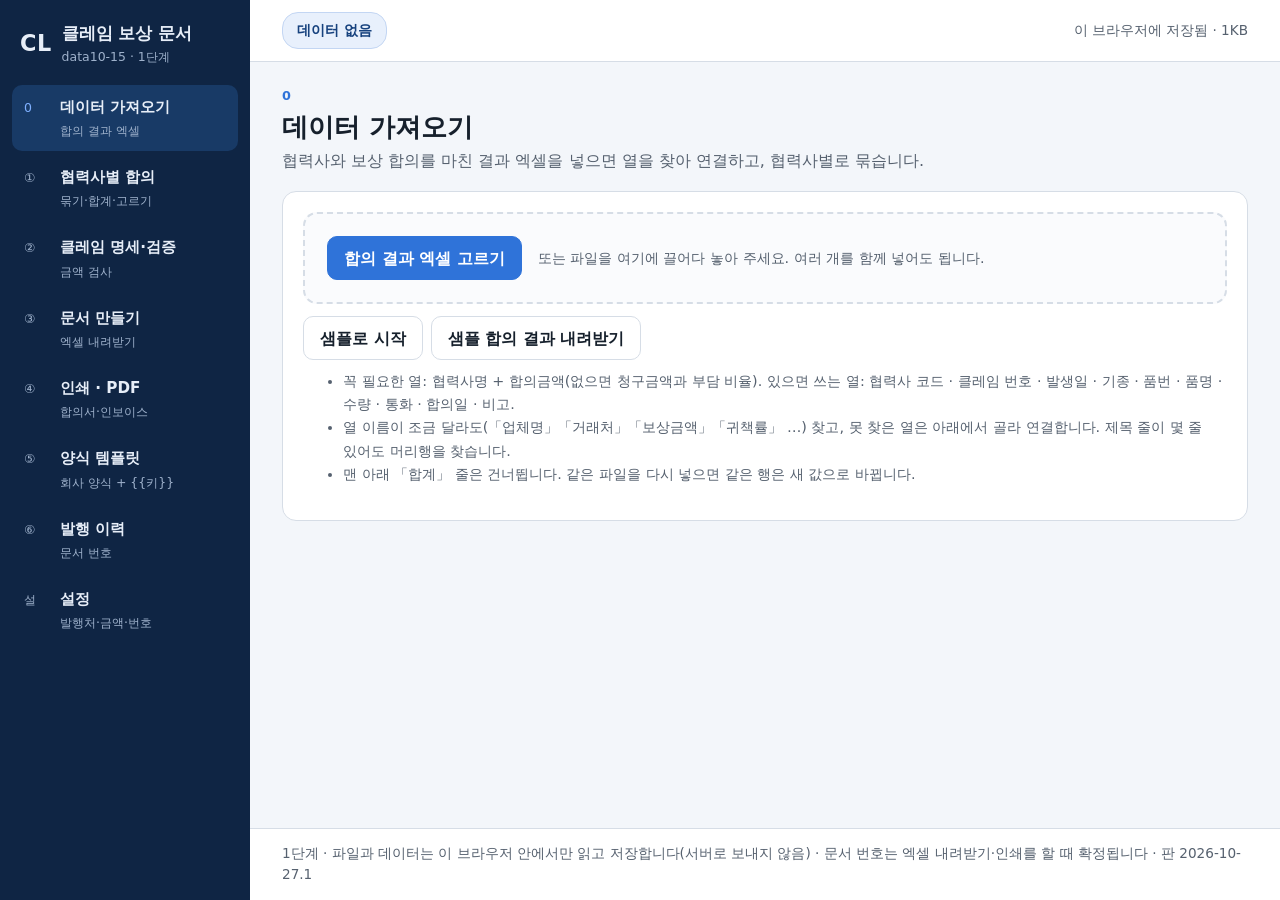
==== index.html @ 88d6f9be "data10-15 임시 배포 Co-Authored-By: Claude Opus 5.5 <noreply@anthropic.com>" ====
<!doctype html>
<html lang="ko">
<head>
  <meta charset="utf-8">
  <meta name="viewport" content="width=device-width, initial-scale=1">
  <title>클레임 보상 문서 — 1단계</title>
  <meta name="description" content="협력사와 합의를 마친 클레임 보상 결과 엑셀을 올리면 협력사별로 묶어 금액을 검증하고, 회사 양식(엑셀)의 {{키}} 칸을 채워 합의서와 인보이스를 엑셀·PDF(인쇄)로 만드는 브라우저 도구(1단계)">
  <meta name="robots" content="noindex">
  <!-- fresh-guard v3 (2026-10-21) — 배포 직후에도 강력 새로고침 없이 새 화면을 보이게 한다.
       GitHub Pages 는 HTML 을 max-age=600 으로 준다. 브라우저도, GitHub 앞단 캐시(Fastly)도 그동안 옛 HTML 을 줄 수 있다
       (Cloudflare 는 HTML 을 캐시하지 않는다 — cf-cache-status: DYNAMIC 실측).
       여기서 하는 일: 지금 화면의 Last-Modified(document.lastModified)와 서버의 최신 값(HEAD)을 비교해,
       서버 쪽이 새로우면 「?_fg=<판>」을 붙인 주소로 한 번 옮겨 간다. 질의가 붙은 주소는 브라우저 캐시에도 Fastly 캐시에도
       없어 반드시 새 판이 온다(실측 x-cache: MISS). 붙은 _fg 는 새 화면이 뜨자마자 주소창에서 지운다. 같은 판으로 두 번 돌지 않는다.
       v2: 열 때만이 아니라 앱 안 메뉴 이동(pushState·hashchange·popstate) 때도 15초에 한 번까지 다시 잰다(열어 둔 탭).
       v3: location.reload() 대신 질의 붙은 주소로 — reload 가 Fastly 에 남은 옛 판을 다시 받아 멈추던 것(10-21 build-data 강의안).
       탭 전환·포커스로는 옮기지 않는다(입력 유실). ETag 는 Cloudflare 가 지워서 쓸 수 없다. 원본: dreamit-1000/scripts/fresh-guard/guard.html -->
  <script>(function(){try{var L=location,P='_fg',h=window.history,q=L.search;if(/[?&]_fg=/.test(q)&&h&&h.replaceState){q=q.replace(/([?&])_fg=[^&]*&?/,'$1').replace(/[?&]$/,'');h.replaceState(h.state,'',L.pathname+q+L.hash);}var d=Date.parse(document.lastModified),u=L.pathname+L.search,k='__fresh_guard',t=0;if(!d||!window.fetch||!window.sessionStorage)return;var g=function(s,v){return s+(s.indexOf('?')<0?'?':'&')+P+'='+v;};var c=function(){var n=Date.now();if(n-t<15000)return;t=n;fetch(g(u,n),{method:'HEAD',cache:'no-store'}).then(function(r){var lm=r.headers.get('last-modified'),f=lm&&Date.parse(lm);if(!f||f<=d+1000)return;if(sessionStorage.getItem(k)===lm)return;sessionStorage.setItem(k,lm);L.replace(g(L.pathname+L.search,f)+L.hash);})['catch'](function(){});};c();var p=h&&h.pushState;if(p)h.pushState=function(){var x=p.apply(this,arguments);c();return x;};addEventListener('hashchange',c);addEventListener('popstate',c);}catch(e){}})();</script>
  <link rel="stylesheet" href="css/style.css?v=2026-10-27.1">
</head>
<body>
  <a class="skip" href="#main">본문으로 건너뛰기</a>
  <div class="shell">
    <aside class="side" aria-label="주 메뉴">
      <a class="brand" href="#/groups">
        <span class="brand-mark" aria-hidden="true">CL</span>
        <span class="brand-text">
          <span class="brand-name">클레임 보상 문서</span>
          <span class="brand-sub">data10-15 · 1단계</span>
        </span>
      </a>
      <nav class="nav" id="nav"></nav>
    </aside>

    <div class="body">
      <header class="topbar">
        <a class="scope-chip" id="dataChip" href="#/groups"></a>
        <span class="topbar-note" id="storeNote"></span>
      </header>
      <div id="sampleBanner" class="sample-banner" hidden></div>
      <main id="main" class="main" tabindex="-1"></main>
      <footer class="site-footer">
        1단계 · 파일과 데이터는 이 브라우저 안에서만 읽고 저장합니다(서버로 보내지 않음) · 문서 번호는 엑셀 내려받기·인쇄를 할 때 확정됩니다
      </footer>
    </div>
  </div>

  <div id="toast" class="toast" role="status" aria-live="polite" hidden></div>

  <!-- 로컬 파일(file://)로 열어도 돌도록 module 이 아닌 일반 스크립트로 불러옵니다 -->
  <script src="vendor/xlsx.full.min.js?v=2026-10-27.1"></script>
  <script src="js/logic.js?v=2026-10-27.1"></script>
  <script src="js/xlsx-template.js?v=2026-10-27.1"></script>
  <script src="js/builtin-templates.js?v=2026-10-27.1"></script>
  <script src="js/sample-data.js?v=2026-10-27.1"></script>
  <script src="js/store.js?v=2026-10-27.1"></script>
  <script src="js/app.js?v=2026-10-27.1"></script>
</body>
</html>
---- css/style.css ----
/* 클레임 보상 합의서·인보이스 — 1단계 화면 스타일
   뼈대(짙은 남색 사이드바 + 밝은 본문)와 부품은 data10-11·data10-12 에서 가져왔습니다.
   360px 까지 반응형, 좁은 화면에서는 사이드바가 위쪽 메뉴로 바뀝니다. 그래프 색은 --series-* 변수. */
:root {
  --container-pad: 16px;
  --bg: #f3f6fa;
  --surface: #ffffff;
  --text: #16202c;
  --muted: #56616f;
  --line: #d6dde6;
  --primary: #2f73d9;
  --primary-dark: #215cb4;
  --primary-soft: #e8f0fc;
  --on-primary: #ffffff;
  --side: #0f2544;
  --side-2: #183a66;
  --on-side: #e7eef8;
  --on-side-muted: #9fb2cc;
  --danger: #b3261e;
  --warn-bg: #fff4d6;
  --ok: #1b6e3a;
  --fact: #1b6e3a;
  --obs: #8a4b00;
  --radius: 10px;
  --series-1: #2a78d6;    /* 준비 */
  --series-2: #eb6834;    /* 기관 심사 */
  --series-3: #1baf7a;    /* 발급 처리 */
  --series-4: #8c5cd1;    /* 피드백 대응 */
  --series-plan: #9aa7b8; /* 여유·중립 회색 */
  --caution-bg: #fff4d6;
  --caution: #6b4d00;
}
@media (min-width: 640px) { :root { --container-pad: 24px; } }
@media (min-width: 1024px) { :root { --container-pad: 32px; } }

*, *::before, *::after { box-sizing: border-box; }
html { -webkit-text-size-adjust: 100%; }
body {
  margin: 0;
  background: var(--bg);
  color: var(--text);
  font-family: "Pretendard", "Apple SD Gothic Neo", "Malgun Gothic", "Noto Sans KR", system-ui, sans-serif;
  font-size: 16px;
  line-height: 1.6;
  word-break: keep-all;
  overflow-wrap: break-word;
}
button, input, select, textarea { font: inherit; color: inherit; }
input[type="file"] { max-width: 100%; }
img { max-width: 100%; display: block; }
h1, h2, h3 { line-height: 1.3; margin: 0 0 .5em; }
h1 { font-size: 1.6rem; }
h2 { font-size: 1.2rem; }
h3 { font-size: 1.05rem; }
p { margin: 0 0 .75em; }
a { color: var(--primary); }
.sr { position: absolute; width: 1px; height: 1px; overflow: hidden; clip: rect(0 0 0 0); white-space: nowrap; }
.skip { position: absolute; left: -999px; }
.skip:focus { left: 8px; top: 8px; background: #fff; padding: 8px; z-index: 50; }
[hidden] { display: none !important; }

/* ── 뼈대: 사이드바 + 본문 ─────────────────── */
.shell { display: grid; grid-template-columns: 250px minmax(0, 1fr); min-height: 100vh; }
.side { background: var(--side); color: var(--on-side); padding: 20px 12px; position: sticky; top: 0; height: 100vh; overflow-y: auto; }
.brand { display: flex; align-items: center; gap: 10px; text-decoration: none; color: var(--on-side); padding: 0 8px 18px; }
.brand-mark { font-weight: 800; font-size: 1.4rem; letter-spacing: .02em; }
.brand-text { display: flex; flex-direction: column; min-width: 0; }
.brand-name { font-weight: 800; font-size: 1.05rem; }
.brand-sub { font-size: .78rem; color: var(--on-side-muted); }
.nav { display: flex; flex-direction: column; gap: 4px; }
.nav a {
  display: grid; grid-template-columns: 28px minmax(0, 1fr); gap: 2px 8px; align-items: baseline;
  padding: 10px 12px; border-radius: var(--radius); color: var(--on-side); text-decoration: none;
}
.nav a .no { font-size: .78rem; color: var(--on-side-muted); }
.nav a .t { font-weight: 700; font-size: .95rem; }
.nav a .s { grid-column: 2; font-size: .78rem; color: var(--on-side-muted); }
.nav a:hover { background: rgba(255, 255, 255, .06); }
.nav a[aria-current="page"] { background: var(--side-2); }
.nav a[aria-current="page"] .no { color: #7fb0ff; }

.body { min-width: 0; display: flex; flex-direction: column; }
.topbar {
  display: flex; flex-wrap: wrap; align-items: center; gap: 8px 16px;
  padding: 12px var(--container-pad); background: var(--surface); border-bottom: 1px solid var(--line);
  position: sticky; top: 0; z-index: 10;
}
.scope-chip {
  display: inline-flex; flex-wrap: wrap; gap: 2px 8px; align-items: center; min-width: 0; max-width: 100%;
  padding: 6px 14px; border-radius: 16px; background: var(--primary-soft); border: 1px solid #c3d6f3;
  color: #17427e; font-weight: 700; font-size: .9rem; text-decoration: none;
}
.scope-chip .dim { font-weight: 500; color: var(--muted); }
.topbar-note { margin-left: auto; font-size: .85rem; color: var(--muted); }
.sample-banner { background: var(--warn-bg); border-bottom: 1px solid #e8cf85; color: #5a4400; font-size: .92rem; padding: 8px var(--container-pad); }
.main { padding: 24px var(--container-pad) 48px; width: 100%; max-width: calc(1280px + 2 * var(--container-pad)); }
.main:focus { outline: none; }
.site-footer { margin-top: auto; border-top: 1px solid var(--line); background: var(--surface); color: var(--muted); font-size: .85rem; padding: 14px var(--container-pad); }

@media (max-width: 1023px) {
  .shell { grid-template-columns: minmax(0, 1fr); }
  .side { position: static; height: auto; padding: 12px var(--container-pad); }
  .brand { padding: 0 0 10px; }
  .nav { flex-direction: row; flex-wrap: wrap; gap: 4px; }
  .nav a { display: inline-flex; gap: 6px; padding: 6px 10px; }
  .nav a .s { display: none; }
  .topbar { position: static; }
}

/* ── 공통 부품 ─────────────────────────── */
.stage { font-size: .8rem; font-weight: 800; color: var(--primary); letter-spacing: .04em; margin-bottom: 4px; }
.page-head { display: flex; flex-wrap: wrap; align-items: flex-end; gap: 8px 16px; margin-bottom: 18px; }
.page-head .titles { margin-right: auto; min-width: 0; }
.page-head h1 { margin: 0; }
.page-head .lead { color: var(--muted); margin: 4px 0 0; }
.card { background: var(--surface); border: 1px solid var(--line); border-radius: 14px; padding: 20px; margin-bottom: 20px; min-width: 0; }
.card > h2 { font-size: 1.05rem; }
.note { color: var(--muted); font-size: .9rem; }
.grid-2 { display: grid; grid-template-columns: repeat(2, minmax(0, 1fr)); gap: 20px; }
@media (max-width: 900px) { .grid-2 { grid-template-columns: minmax(0, 1fr); } }

.btn {
  display: inline-flex; align-items: center; justify-content: center; gap: 8px;
  min-height: 44px; padding: 8px 16px; border-radius: var(--radius);
  border: 1px solid var(--line); background: var(--surface); cursor: pointer; font-weight: 700; text-decoration: none; color: var(--text);
}
.btn:hover { border-color: var(--primary); }
.btn:disabled { opacity: .5; cursor: not-allowed; }
.btn-primary { background: var(--primary); color: var(--on-primary); border-color: var(--primary); }
.btn-primary:hover { background: var(--primary-dark); }
.btn-danger { color: var(--danger); border-color: var(--danger); }
.btn-sm { min-height: 36px; padding: 4px 12px; font-size: .9rem; }
.btn-big { min-height: 52px; font-size: 1.05rem; padding: 12px 28px; }
.btn-row { display: flex; flex-wrap: wrap; gap: 8px; }

/* 양식 */
.form-grid { display: grid; grid-template-columns: repeat(3, minmax(0, 1fr)); gap: 14px 18px; }
.form-grid .span-all { grid-column: 1 / -1; }
@media (max-width: 1100px) { .form-grid { grid-template-columns: repeat(2, minmax(0, 1fr)); } }
@media (max-width: 560px) { .form-grid { grid-template-columns: minmax(0, 1fr); } }
.field { display: flex; flex-direction: column; gap: 4px; min-width: 0; }
.field > span { font-weight: 700; font-size: .9rem; }
.field > span .req { color: var(--danger); margin-left: 4px; }
.field input, .field select, .field textarea {
  width: 100%; min-height: 44px; padding: 8px 10px; border: 1px solid var(--line); border-radius: var(--radius); background: var(--surface);
}
.field textarea { min-height: 80px; resize: vertical; }
.field .hint { font-size: .82rem; color: var(--muted); }
.field .err { color: var(--danger); font-size: .88rem; }
.field.invalid input, .field.invalid select, .field.invalid textarea { border-color: var(--danger); }
fieldset.block { border: 1px solid var(--line); border-radius: 14px; padding: 16px 18px 18px; margin: 0 0 18px; background: var(--surface); min-width: 0; }
fieldset.block legend { font-weight: 800; padding: 0 6px; }
details.block { border: 1px solid var(--line); border-radius: 14px; padding: 8px 18px; margin: 0 0 10px; background: var(--surface); min-width: 0; }
details.block[open] { padding-bottom: 16px; }
details.block > summary { font-weight: 800; overflow-wrap: anywhere; }
.view-toggle { display: inline-flex; border: 1px solid var(--line); border-radius: 10px; overflow: hidden; }
.view-toggle button { border: 0; background: var(--surface); padding: 6px 14px; font: inherit; cursor: pointer; min-height: 36px; }
.view-toggle button[aria-pressed="true"] { background: var(--primary); color: #fff; font-weight: 700; }
table.list.pivot td.label { white-space: nowrap; }
table.list.alias td:first-child { font-weight: 700; }
.kind { display: inline-block; font-size: .75rem; font-weight: 800; padding: 1px 8px; border-radius: 999px; margin-left: 6px; vertical-align: middle; }
.kind.fact { background: #e3f3e8; color: var(--fact); }
.kind.obs { background: #fdf0dc; color: var(--obs); }
.kind.meta { background: #eef1f5; color: var(--muted); }
.submit-bar { display: flex; justify-content: flex-end; gap: 8px; flex-wrap: wrap; position: sticky; bottom: 0; background: var(--bg); padding: 12px 0; }

/* 표 */
.table-wrap { overflow-x: auto; border: 1px solid var(--line); border-radius: var(--radius); background: var(--surface); }
table.list { width: 100%; border-collapse: collapse; font-size: .92rem; }
table.list th, table.list td { padding: 8px 10px; border-bottom: 1px solid var(--line); text-align: left; vertical-align: top; }
table.list th { background: #eef2f7; white-space: nowrap; }
table.list td.num, table.list th.num { text-align: right; white-space: nowrap; }
table.list td.zero { color: #a3adba; }
table.list tr.differs td { background: #fffaf0; }
table.list td.blk { color: var(--muted); font-size: .82rem; white-space: nowrap; }
.heat-1 { background: #eef4fd; } .heat-2 { background: #d9e7fb; } .heat-3 { background: #bcd4f7; }

/* 통계 타일 */
.tiles { display: grid; grid-template-columns: repeat(4, minmax(0, 1fr)); gap: 12px; margin-bottom: 20px; }
@media (max-width: 900px) { .tiles { grid-template-columns: repeat(2, minmax(0, 1fr)); } }
.tile { background: var(--surface); border: 1px solid var(--line); border-radius: 14px; padding: 14px 16px; min-width: 0; }
.tile .k { font-size: .85rem; color: var(--muted); }
.tile .v { font-size: 1.6rem; font-weight: 800; }

/* 가져오기 */
.map-grid { display: grid; grid-template-columns: repeat(auto-fill, minmax(260px, 1fr)); gap: 10px 16px; }
.map-row { display: flex; flex-direction: column; gap: 4px; min-width: 0; border: 1px solid var(--line); border-radius: 10px; padding: 8px 10px; background: #fafbfd; }
.map-row .col { font-weight: 800; }
.map-row .ex { font-size: .8rem; color: var(--muted); overflow: hidden; text-overflow: ellipsis; white-space: nowrap; }
.map-row select { min-height: 38px; border: 1px solid var(--line); border-radius: 8px; padding: 4px 8px; background: #fff; width: 100%; }

.alert { padding: 10px 14px; border-radius: var(--radius); margin: 10px 0; }
.alert.warn { background: #fdecea; color: #7a1c14; }
.alert.info { background: #eaf1fa; color: #123a66; }
.empty { text-align: center; padding: 40px 16px; color: var(--muted); }

/* 대화상자·알림 */
.dialog { border: none; border-radius: 12px; padding: 0; width: min(640px, calc(100vw - 32px)); max-height: calc(100vh - 32px); }
.dialog::backdrop { background: rgba(0, 0, 0, .45); }
.dialog-body { padding: 20px; }
.dialog-actions { display: flex; justify-content: flex-end; gap: 8px; margin-top: 16px; flex-wrap: wrap; }
.toast { position: fixed; left: 50%; bottom: 24px; transform: translateX(-50%); background: #1b2430; color: #fff; padding: 12px 18px; border-radius: var(--radius); z-index: 100; max-width: calc(100vw - 32px); }
.toast.error { background: var(--danger); }


/* ── data09-25 · data10-11 에서 이어 온 부품 ─────────── */
.filters { display: grid; grid-template-columns: repeat(auto-fit, minmax(min(100%, 200px), 1fr)); gap: 12px 16px; align-items: end; }
.filters .span-all { grid-column: 1 / -1; margin: 0; }
h2.sec { font-size: 1.15rem; margin: 4px 0 12px; }
.tile .v { font-size: 1.35rem; }
.map-row.missing { border-color: var(--danger); background: #fdf3f2; }
.map-row .req { color: var(--danger); font-size: .78rem; }
details > summary { cursor: pointer; font-weight: 700; padding: 6px 0; min-height: 32px; }
details.warn-list ul { max-height: 240px; overflow: auto; font-size: .88rem; }
details.card.rules > summary { font-weight: 700; }
.charts { display: grid; grid-template-columns: repeat(2, minmax(0, 1fr)); gap: 16px; margin-bottom: 16px; }
@media (max-width: 900px) { .charts { grid-template-columns: minmax(0, 1fr); } }
.fig { margin: 0; border: 1px solid var(--line); border-radius: var(--radius); padding: 10px 12px; min-width: 0; background: var(--surface); }
.fig figcaption { font-weight: 800; font-size: .92rem; }
svg.chart { width: 100%; height: auto; display: block; }
svg.chart .grid { stroke: #e6eaf0; stroke-width: 1; }
svg.chart .axis { stroke: #b9c2ce; stroke-width: 1; }
svg.chart .tick { fill: var(--muted); font-size: 12px; }
svg.chart .ln { fill: none; stroke-width: 2; stroke-linejoin: round; }
svg.chart .dot { stroke: var(--surface); stroke-width: 2; }
.legend { display: flex; flex-wrap: wrap; gap: 4px 14px; font-size: .82rem; color: var(--muted); min-height: 4px; }
.legend .lg { display: inline-flex; align-items: center; gap: 6px; }
.legend i { width: 12px; height: 12px; border-radius: 3px; display: inline-block; }
table.list tr.sum td { background: #eef2f7; font-weight: 700; }
table.list tr.total td { background: #dfe7f2; }
table.list td.indent { padding-left: 22px; }
table.list.weekly td:last-child { min-width: 220px; }
table.list.items input[type="text"], table.list.items input:not([type]) { width: 100%; min-height: 36px; padding: 4px 6px; border: 1px solid var(--line); border-radius: 8px; }
table.list tr.excluded td { color: #8b95a3; }
.an-list { display: grid; gap: 10px; }
.an { border: 1px solid var(--line); border-left-width: 5px; border-radius: var(--radius); padding: 10px 14px; min-width: 0; }
.an.lv-bad { border-left-color: var(--danger); }
.an.lv-warn { border-left-color: #c98500; }
.an-top { display: flex; flex-wrap: wrap; align-items: center; gap: 4px 8px; }
.an-ev { margin: 6px 0 4px; font-weight: 600; }
.an .note { margin: 2px 0; }
.tag.caution { background: var(--caution-bg); color: var(--caution); }
.drop { display: flex; flex-wrap: wrap; align-items: center; gap: 10px 16px; padding: 22px; border: 2px dashed var(--line); border-radius: 14px; background: #fafbfd; margin-bottom: 12px; }
.drop.over { border-color: var(--primary); background: var(--primary-soft); }
.btn { position: relative; }
.btn input[type="file"] { position: absolute; width: 1px; height: 1px; overflow: hidden; clip: rect(0 0 0 0); }
.steps { margin: 8px 0 12px; padding-left: 22px; }
.mono { font-family: ui-monospace, Menlo, Consolas, monospace; font-size: .85rem; }
textarea { width: 100%; min-height: 120px; padding: 8px 10px; border: 1px solid var(--line); border-radius: var(--radius); background: var(--surface); resize: vertical; }
.paper { padding: 28px; }
.rp h1 { font-size: 1.4rem; }
.rp h2 { font-size: 1.1rem; margin-top: 18px; }
.rp .pre { white-space: pre-line; background: #fafbfd; border: 1px solid var(--line); border-radius: var(--radius); padding: 12px 14px; }
.ai-send { display: inline-flex; align-items: center; flex-wrap: wrap; gap: 4px; }
@media (max-width: 700px) { .paper { padding: 16px; } }

@media print {
  .side, .topbar, .site-footer, .sample-banner, .no-print, .toast, .filters { display: none !important; }
  .shell { display: block; }
  body { background: #fff; font-size: 10.5pt; }
  .main { padding: 0; max-width: none; }
  .card { border: none; padding: 0; }
  .table-wrap { overflow: visible; border: none; }
  table.list th, table.list td { padding: 3px 5px; }
}
.mask-box { border: 1px solid var(--line); border-radius: 12px; padding: 10px 14px; margin: 0 0 12px; background: #fafbfd; }
/* ── data10-11 에서 이어 온 부품(2) ─────────── */
.opt { position: relative; display: flex; gap: 10px; align-items: flex-start; padding: 10px 12px; border: 1px solid var(--line); border-radius: var(--radius); background: var(--surface); cursor: pointer; min-width: 0; }
.opt input { margin-top: 4px; flex: none; width: 18px; height: 18px; accent-color: var(--primary); }
.opt .t { font-weight: 700; display: block; }
.opt .s { font-size: .82rem; color: var(--muted); display: block; }
.tag { display: inline-block; font-size: .75rem; font-weight: 800; padding: 1px 8px; border-radius: 999px; background: #eef1f5; color: var(--muted); }
.tag.warn { background: #fdecea; color: #7a1c14; }
.tag.m4 { background: var(--primary-soft); color: #17427e; }
.dim-box { min-width: 0; }
.dim-box h3 { margin-top: 4px; }
.tabs { display: flex; flex-wrap: wrap; gap: 6px; margin-bottom: 12px; }
.tabs button { min-height: 40px; padding: 6px 14px; border: 1px solid var(--line); border-radius: 999px; background: var(--surface); cursor: pointer; font-weight: 700; }
.tabs button[aria-pressed="true"] { background: var(--primary); border-color: var(--primary); color: var(--on-primary); }
.inline-form { display: grid; grid-template-columns: repeat(auto-fit, minmax(min(100%, 160px), 1fr)); gap: 10px 14px; align-items: end; }
.st { display: inline-block; font-size: .78rem; font-weight: 800; padding: 2px 10px; border-radius: 999px; white-space: nowrap; border: 1px solid transparent; }

/* ── data10-15 추가: 판정 표시 · 문서 고르기 · 인쇄 양식(합의서·인보이스) ─────── */
.st-ok { background: #e3f3e8; color: #1b5e33; border-color: #b6dcc2; }
.st-warn { background: #fff1d6; color: #6b4300; border-color: #f0d08e; }
.st-bad { background: #fdecea; color: #8f1d15; border-color: #f2b8b2; }
.st-info { background: #e8f0fc; color: #17427e; border-color: #bcd2f3; }
.tiles.wide { grid-template-columns: repeat(auto-fit, minmax(min(100%, 170px), 1fr)); }
.tile.lv { border-left-width: 5px; }
.tile.lv.bad { border-left-color: #c0392b; }
.tile.lv.warn { border-left-color: #d08a00; }
.tile.lv.ok { border-left-color: #2e8b57; }
table.list tr.lv-bad td:first-child { box-shadow: inset 4px 0 0 #c0392b; }
table.list tr.lv-warn td:first-child { box-shadow: inset 4px 0 0 #d08a00; }
table.list tr.excluded td { color: #8b95a3; }
table.list td .sub { display: block; font-size: .8rem; color: var(--muted); }
table.list td.flags { min-width: 240px; font-size: .86rem; }
table.list td.flags div + div { margin-top: 2px; }
table.list td.flags .bad { color: #8f1d15; }
table.list td.flags .warn { color: #6b4300; }
table.list td.flags .info { color: #17427e; }
table.list input[type="checkbox"] { width: 18px; height: 18px; accent-color: var(--primary); }
table.list td.mono, .mono { font-family: ui-monospace, Menlo, Consolas, monospace; font-size: .85rem; }
.pick-grid { display: grid; grid-template-columns: repeat(auto-fill, minmax(min(100%, 260px), 1fr)); gap: 8px 12px; }
.key-list { display: grid; grid-template-columns: repeat(auto-fill, minmax(min(100%, 250px), 1fr)); gap: 6px 12px; }
.key-item { display: flex; align-items: center; gap: 8px; border: 1px solid var(--line); border-radius: 8px; padding: 4px 6px 4px 10px; background: #fafbfd; min-width: 0; }
.key-item code { font-family: ui-monospace, Menlo, Consolas, monospace; font-size: .85rem; font-weight: 700; color: #17427e; overflow-wrap: anywhere; }
.key-item .d { font-size: .78rem; color: var(--muted); flex: 1; min-width: 0; }
.key-item .btn { min-height: 32px; padding: 2px 10px; font-size: .82rem; }
.tpl-box { border: 1px solid var(--line); border-radius: 14px; padding: 14px 16px; min-width: 0; background: var(--surface); }
.tpl-box h3 { display: flex; flex-wrap: wrap; gap: 6px 10px; align-items: baseline; }

/* 인쇄 양식 — 화면에서는 A4 비율의 종이, 인쇄하면 한 문서가 한 쪽 */
.docs { display: grid; gap: 24px; }
.docs > * { min-width: 0; }
.doc { background: #fff; color: #111; border: 1px solid var(--line); border-radius: 6px; padding: 18mm 15mm; width: 100%; max-width: 210mm; margin: 0 auto; font-size: 10pt; line-height: 1.55; box-shadow: 0 1px 4px rgba(15, 37, 68, .08); }
.doc h1.doc-title { text-align: center; font-size: 19pt; letter-spacing: .15em; margin: 0 0 14px; }
.doc .doc-sub { text-align: center; color: #444; margin: -8px 0 14px; font-size: 9pt; }
.doc table { width: 100%; border-collapse: collapse; margin: 6px 0 10px; }
.doc th, .doc td { border: 1px solid #8a96a6; padding: 4px 6px; vertical-align: middle; }
.doc th { background: #eef2f7; font-weight: 700; white-space: nowrap; }
.doc td.n { text-align: right; white-space: nowrap; }
.doc td.c { text-align: center; white-space: nowrap; }
.doc tr.sum td { background: #eef2f7; font-weight: 700; }
.doc .amount { border: 2px solid #33475f; padding: 8px 12px; font-size: 12.5pt; font-weight: 800; margin: 10px 0 4px; }
.doc .amount small { display: block; font-size: 8.5pt; font-weight: 400; color: #444; margin-top: 2px; }
.doc h2 { font-size: 11pt; margin: 14px 0 4px; }
.doc ol.clauses { margin: 4px 0 8px; padding-left: 20px; }
.doc ol.clauses li { margin-bottom: 4px; }
.doc .date-line { text-align: center; margin: 18px 0; font-size: 11pt; }
.doc .signs { display: grid; grid-template-columns: repeat(2, minmax(0, 1fr)); gap: 16px; margin-top: 10px; }
.doc .sign { border-top: 1px solid #8a96a6; padding-top: 8px; min-width: 0; }
.doc .sign .who { font-weight: 800; font-size: 11pt; }
.doc .sign .seal { display: inline-block; width: 18mm; height: 18mm; border: 1px dashed #9aa5b3; border-radius: 50%; text-align: center; line-height: 18mm; color: #9aa5b3; margin-top: 6px; float: right; }
.doc .issuer { text-align: right; margin-top: 18px; }
.doc .muted { color: #555; font-size: 8.5pt; }
.doc-wrap { overflow-x: auto; }
.xl-sheet { background: #fff; border: 1px solid var(--line); border-radius: 6px; padding: 12px; overflow-x: auto; max-width: 100%; }
.xl-sheet table { border-collapse: collapse; font-size: 9pt; }
.xl-sheet td { border: 1px solid #c7ced8; padding: 2px 5px; white-space: nowrap; }
@media (max-width: 700px) {
  .doc { padding: 16px 12px; font-size: 9pt; }
  .doc .signs { grid-template-columns: minmax(0, 1fr); }
}
@media print {
  @page { size: A4; margin: 12mm; }
  .docs { display: block; }
  .doc { border: none; box-shadow: none; padding: 0; max-width: none; border-radius: 0; break-after: page; page-break-after: always; }
  .doc:last-child { break-after: auto; page-break-after: auto; }
  .doc-wrap { overflow: visible; }
  .xl-sheet { border: none; padding: 0; break-after: page; }
}
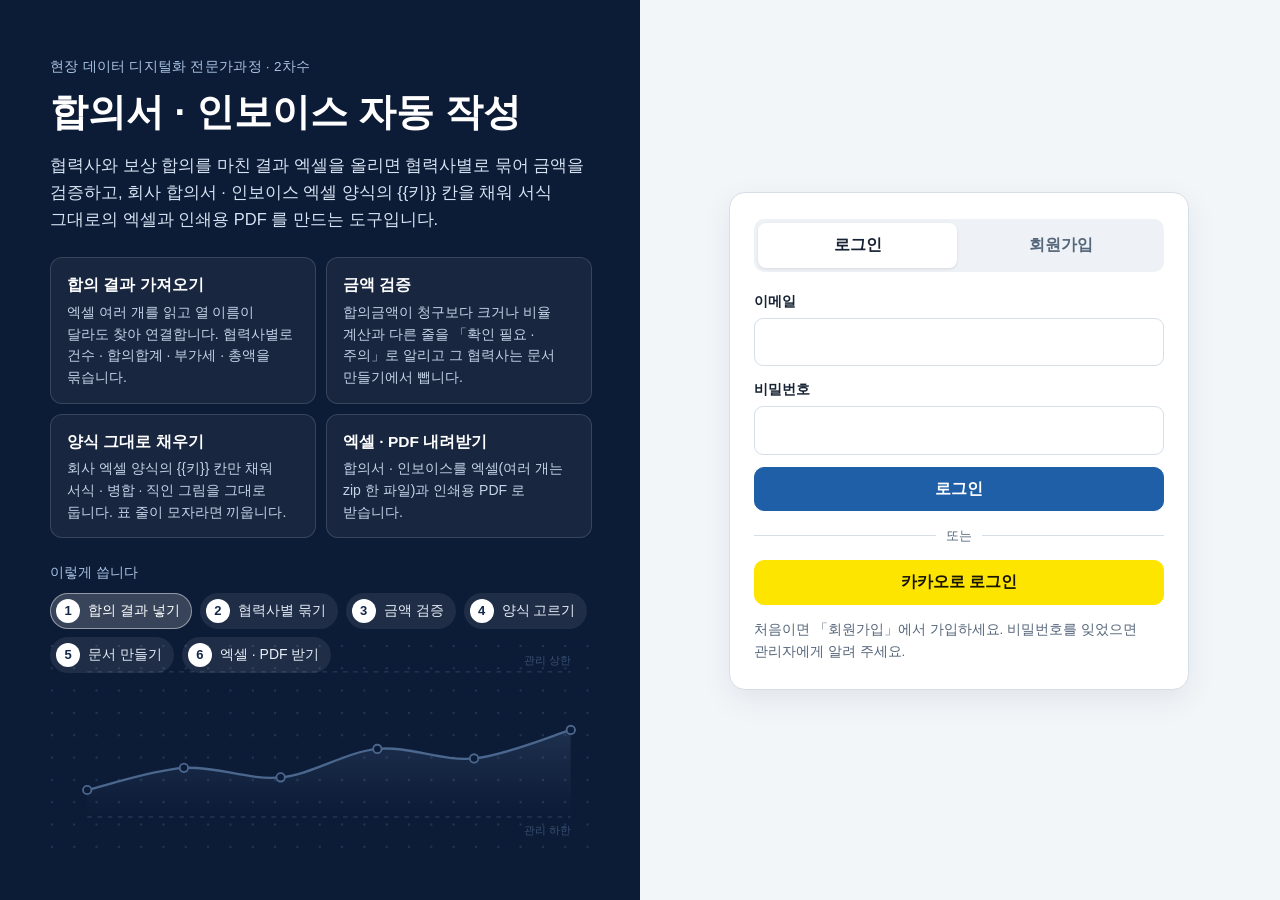
==== commit 2abbc197: "v2.0 — 로그인·사용 승인 · 로그인 전 대문 · 최종 기획서 · 요청 반영(08·09·13) Co-Authored-By: Claude Opus 5.5 <noreply@anth" ====
--- a/index.html
+++ b/index.html
@@ -3,8 +3,8 @@
 <head>
   <meta charset="utf-8">
   <meta name="viewport" content="width=device-width, initial-scale=1">
-  <title>클레임 보상 문서 — 1단계</title>
-  <meta name="description" content="협력사와 합의를 마친 클레임 보상 결과 엑셀을 올리면 협력사별로 묶어 금액을 검증하고, 회사 양식(엑셀)의 {{키}} 칸을 채워 합의서와 인보이스를 엑셀·PDF(인쇄)로 만드는 브라우저 도구(1단계)">
+  <title>클레임 보상 문서 — v2.0</title>
+  <meta name="description" content="협력사와 합의를 마친 클레임 보상 결과 엑셀을 올리면 협력사별로 묶어 금액을 검증하고, 회사 양식(엑셀)의 {{키}} 칸을 채워 합의서와 인보이스를 엑셀·PDF(인쇄)로 만드는 브라우저 도구">
   <meta name="robots" content="noindex">
   <!-- fresh-guard v3 (2026-10-21) — 배포 직후에도 강력 새로고침 없이 새 화면을 보이게 한다.
        GitHub Pages 는 HTML 을 max-age=600 으로 준다. 브라우저도, GitHub 앞단 캐시(Fastly)도 그동안 옛 HTML 을 줄 수 있다
@@ -16,7 +16,11 @@
        v3: location.reload() 대신 질의 붙은 주소로 — reload 가 Fastly 에 남은 옛 판을 다시 받아 멈추던 것(10-21 build-data 강의안).
        탭 전환·포커스로는 옮기지 않는다(입력 유실). ETag 는 Cloudflare 가 지워서 쓸 수 없다. 원본: dreamit-1000/scripts/fresh-guard/guard.html -->
   <script>(function(){try{var L=location,P='_fg',h=window.history,q=L.search;if(/[?&]_fg=/.test(q)&&h&&h.replaceState){q=q.replace(/([?&])_fg=[^&]*&?/,'$1').replace(/[?&]$/,'');h.replaceState(h.state,'',L.pathname+q+L.hash);}var d=Date.parse(document.lastModified),u=L.pathname+L.search,k='__fresh_guard',t=0;if(!d||!window.fetch||!window.sessionStorage)return;var g=function(s,v){return s+(s.indexOf('?')<0?'?':'&')+P+'='+v;};var c=function(){var n=Date.now();if(n-t<15000)return;t=n;fetch(g(u,n),{method:'HEAD',cache:'no-store'}).then(function(r){var lm=r.headers.get('last-modified'),f=lm&&Date.parse(lm);if(!f||f<=d+1000)return;if(sessionStorage.getItem(k)===lm)return;sessionStorage.setItem(k,lm);L.replace(g(L.pathname+L.search,f)+L.hash);})['catch'](function(){});};c();var p=h&&h.pushState;if(p)h.pushState=function(){var x=p.apply(this,arguments);c();return x;};addEventListener('hashchange',c);addEventListener('popstate',c);}catch(e){}})();</script>
-  <link rel="stylesheet" href="css/style.css?v=2026-10-27.1">
+  <link rel="stylesheet" href="css/style.css?v=2026-11-10.1">
+  <!-- auth-kit: 로그인 전에는 도구 화면을 감춘다(js/auth.js 가 판정 뒤 푼다) -->
+  <script>document.documentElement.classList.add('auth-lock')</script>
+  <link rel="stylesheet" href="css/auth.css?v=2026-11-10.1">
+  <!-- /auth-kit -->
 </head>
 <body>
   <a class="skip" href="#main">본문으로 건너뛰기</a>
@@ -26,7 +30,7 @@
         <span class="brand-mark" aria-hidden="true">CL</span>
         <span class="brand-text">
           <span class="brand-name">클레임 보상 문서</span>
-          <span class="brand-sub">data10-15 · 1단계</span>
+          <span class="brand-sub">data10-15 · v2.0</span>
         </span>
       </a>
       <nav class="nav" id="nav"></nav>
@@ -40,7 +44,7 @@
       <div id="sampleBanner" class="sample-banner" hidden></div>
       <main id="main" class="main" tabindex="-1"></main>
       <footer class="site-footer">
-        1단계 · 파일과 데이터는 이 브라우저 안에서만 읽고 저장합니다(서버로 보내지 않음) · 문서 번호는 엑셀 내려받기·인쇄를 할 때 확정됩니다
+        v2.0 · 파일과 데이터는 이 브라우저 안에서만 읽고 저장합니다(서버로 보내지 않음) · 문서 번호는 엑셀 내려받기·인쇄를 할 때 확정됩니다
       </footer>
     </div>
   </div>
@@ -48,12 +52,17 @@
   <div id="toast" class="toast" role="status" aria-live="polite" hidden></div>
 
   <!-- 로컬 파일(file://)로 열어도 돌도록 module 이 아닌 일반 스크립트로 불러옵니다 -->
-  <script src="vendor/xlsx.full.min.js?v=2026-10-27.1"></script>
-  <script src="js/logic.js?v=2026-10-27.1"></script>
-  <script src="js/xlsx-template.js?v=2026-10-27.1"></script>
-  <script src="js/builtin-templates.js?v=2026-10-27.1"></script>
-  <script src="js/sample-data.js?v=2026-10-27.1"></script>
-  <script src="js/store.js?v=2026-10-27.1"></script>
-  <script src="js/app.js?v=2026-10-27.1"></script>
+  <script src="vendor/xlsx.full.min.js?v=2026-11-10.1"></script>
+  <script src="js/logic.js?v=2026-11-10.1"></script>
+  <script src="js/xlsx-template.js?v=2026-11-10.1"></script>
+  <script src="js/builtin-templates.js?v=2026-11-10.1"></script>
+  <script src="js/sample-data.js?v=2026-11-10.1"></script>
+  <script src="js/store.js?v=2026-11-10.1"></script>
+  <script src="js/app.js?v=2026-11-10.1"></script>
+  <!-- auth-kit: 로그인 · 사용 신청 · 승인(정본 data10-00/kit/auth) -->
+  <script src="vendor/supabase.js?v=2026-11-10.1"></script>
+  <script src="js/auth-config.js?v=2026-11-10.1"></script>
+  <script src="js/auth.js?v=2026-11-10.1"></script>
+  <!-- /auth-kit -->
 </body>
 </html>
--- a/css/auth.css
+++ b/css/auth.css
@@ -0,0 +1,184 @@
+/* data10 로그인 키트 — 정본: data10-00/kit/auth/css/auth.css (사본을 직접 고치지 말 것)
+   로그인 전 대문 · 사용 신청 · 승인 대기 · 구성원 관리 창. 클래스는 모두 ag- / auth- 로 시작해 도구 화면과 섞이지 않는다. */
+:root {
+  --ag-ink: #172334; --ag-sub: #55657a; --ag-line: #d6dee8; --ag-bg: #f3f6f9;
+  --ag-navy: #13274b; --ag-navy-2: #0c1b36; --ag-brand: #1f5fa8; --ag-brand-d: #174a84;
+  --ag-ok: #1b6e3a; --ag-ok-bg: #e5f3ea; --ag-err: #b3261e; --ag-err-bg: #fdecea; --ag-warn: #7a5200; --ag-warn-bg: #fff4d6;
+  --ag-accent: #a9c2e2;
+  --ag-pad: 20px;
+}
+@media (min-width: 640px) { :root { --ag-pad: 28px; } }
+@media (min-width: 1024px) { :root { --ag-pad: 40px; } }
+
+/* 로그인 전에는 도구 화면을 감춘다(자리는 그대로 — 그래프 폭 계산이 흔들리지 않게 visibility) */
+html.auth-lock body > *:not(#authGate) { visibility: hidden; }
+html.auth-lock body { overflow: hidden; }
+
+.ag {
+  position: fixed; inset: 0; z-index: 2000; overflow-y: auto; -webkit-overflow-scrolling: touch;
+  background: var(--ag-bg); color: var(--ag-ink);
+  font: 16px/1.65 Pretendard, 'Apple SD Gothic Neo', 'Malgun Gothic', 'Noto Sans KR', sans-serif;
+  word-break: keep-all; overflow-wrap: break-word;
+}
+.ag[hidden] { display: none; }
+.ag *, .ag *::before, .ag *::after, .ag-modal * { box-sizing: border-box; }
+
+.ag-wrap {
+  max-width: calc(1180px + 2 * var(--ag-pad)); margin: 0 auto; padding: 0 var(--ag-pad);
+  display: grid; grid-template-columns: minmax(0, 1fr); gap: 0;
+}
+.ag-hero {
+  background: linear-gradient(160deg, var(--ag-navy) 0%, var(--ag-navy-2) 100%); color: #fff;
+  margin: 0 calc(-1 * var(--ag-pad)); padding: 36px var(--ag-pad) 32px;
+}
+.ag-side { padding: 24px 0 8px; }
+@media (min-width: 960px) {
+  .ag { background: linear-gradient(90deg, var(--ag-navy-2) 0, var(--ag-navy-2) 50%, var(--ag-bg) 50%); }
+  .ag-wrap { grid-template-columns: minmax(0, 1fr) minmax(0, 1fr); min-height: calc(100vh - 48px); align-items: center; }
+  .ag-hero { margin: 0; padding: 56px 48px 56px 0; background: none; min-height: 100%; display: flex; flex-direction: column; justify-content: center; }
+  .ag-side { padding: 56px 0 56px 48px; }
+}
+.ag-eyebrow { margin: 0 0 10px; font-size: 13.5px; letter-spacing: .02em; color: var(--ag-accent); }
+.ag-hero h1 { margin: 0 0 14px; font-size: clamp(26px, 3.6vw, 38px); line-height: 1.3; color: #fff; font-weight: 800; }
+.ag-lead { margin: 0 0 24px; color: #d7e3f2; font-size: 16.5px; max-width: 640px; }
+.ag-feats { list-style: none; margin: 0 0 24px; padding: 0; display: grid; grid-template-columns: minmax(0, 1fr); gap: 10px; }
+@media (min-width: 640px) { .ag-feats { grid-template-columns: repeat(2, minmax(0, 1fr)); } }
+.ag-feats li { border: 1px solid rgba(255, 255, 255, .14); border-radius: 12px; padding: 14px 16px; background: rgba(255, 255, 255, .05); }
+.ag-feats b { display: block; color: #fff; font-size: 15.5px; margin-bottom: 4px; }
+.ag-feats span { display: block; color: #c4d3e6; font-size: 14px; line-height: 1.55; }
+.ag-flow-t { margin: 0 0 8px; font-size: 13.5px; color: #a9c2e2; }
+.ag-flow ol { list-style: none; margin: 0; padding: 0; display: flex; flex-wrap: wrap; gap: 8px; }
+.ag-flow li { display: inline-flex; align-items: center; gap: 8px; padding: 6px 12px 6px 6px; border-radius: 999px; background: rgba(255, 255, 255, .08); color: #e6eef8; font-size: 14px; }
+.ag-n { display: inline-grid; place-items: center; width: 24px; height: 24px; border-radius: 50%; background: #fff; color: var(--ag-navy); font-weight: 700; font-size: 13px; }
+
+.ag-card { background: #fff; border: 1px solid var(--ag-line); border-radius: 16px; padding: 26px 24px; box-shadow: 0 10px 30px rgba(15, 30, 55, .08); max-width: 460px; margin: 0 auto; }
+.ag-card h2 { margin: 6px 0 8px; font-size: 21px; color: var(--ag-ink); }
+.ag-card p { margin: 0 0 12px; }
+.ag-sub { color: var(--ag-sub); font-size: 14.5px; }
+.ag-tabs { display: flex; gap: 4px; padding: 4px; background: #eef2f6; border-radius: 10px; margin: 0 0 18px; }
+.ag-tabs button { flex: 1; border: 0; background: transparent; padding: 9px 10px; border-radius: 8px; font: inherit; font-weight: 600; color: var(--ag-sub); cursor: pointer; }
+.ag-tabs button[aria-selected="true"] { background: #fff; color: var(--ag-ink); box-shadow: 0 1px 3px rgba(0, 0, 0, .1); }
+.ag-form { display: grid; gap: 12px; }
+.ag-form label { display: grid; gap: 5px; font-size: 14px; font-weight: 600; color: var(--ag-ink); }
+.ag-form small { font-weight: 400; color: var(--ag-sub); }
+.ag-form input { font: inherit; font-size: 16px; font-weight: 400; padding: 10px 12px; border: 1px solid var(--ag-line); border-radius: 9px; background: #fff; color: var(--ag-ink); width: 100%; }
+.ag-form input::placeholder { color: #8a97a8; font-weight: 400; }
+.ag-form input:focus { outline: 2px solid var(--ag-brand); outline-offset: 1px; border-color: var(--ag-brand); }
+.ag-btn { font: inherit; font-weight: 700; display: inline-flex; align-items: center; justify-content: center; gap: 6px; min-height: 44px; padding: 8px 16px;
+  border-radius: 10px; border: 1px solid var(--ag-line); background: #fff; color: var(--ag-ink); cursor: pointer; width: 100%; }
+.ag-btn:hover { border-color: var(--ag-brand); }
+.ag-btn:disabled { opacity: .6; cursor: progress; }
+.ag-primary { background: var(--ag-brand); border-color: var(--ag-brand); color: #fff; }
+.ag-primary:hover { background: var(--ag-brand-d); }
+.ag-kakao { background: #fee500; border-color: #fee500; color: #191600; }
+.ag-or { display: flex; align-items: center; gap: 10px; color: var(--ag-sub); font-size: 13px; margin: 14px 0; }
+.ag-or::before, .ag-or::after { content: ''; flex: 1; height: 1px; background: var(--ag-line); }
+.ag-hint { margin: 14px 0 0 !important; color: var(--ag-sub); font-size: 13.5px; }
+.ag-msg { margin: 12px 0 0 !important; font-size: 14px; min-height: 1em; color: var(--ag-sub); }
+.ag-msg:empty { display: none; }
+.ag-msg.is-err { color: var(--ag-err); background: var(--ag-err-bg); padding: 8px 12px; border-radius: 8px; }
+.ag-msg.is-ok { color: var(--ag-ok); background: var(--ag-ok-bg); padding: 8px 12px; border-radius: 8px; }
+.ag-link { border: 0; background: none; color: var(--ag-sub); text-decoration: underline; font: inherit; font-size: 14px; cursor: pointer; margin-top: 14px; padding: 6px 0; }
+.ag-badge { display: inline-block; padding: 3px 10px; border-radius: 999px; background: var(--ag-warn-bg); color: var(--ag-warn); font-size: 13px; font-weight: 700; }
+.ag-badge.is-off { background: var(--ag-err-bg); color: var(--ag-err); }
+.ag-claim { margin-top: 16px; padding: 14px; border: 1px dashed var(--ag-line); border-radius: 10px; font-size: 14px; color: var(--ag-sub); }
+.ag-foot { text-align: center; color: var(--ag-sub); font-size: 13px; margin: 0; padding: 14px var(--ag-pad) 22px; }
+@media (min-width: 960px) { .ag-foot { color: #8fa3bd; text-align: left; max-width: calc(1180px + 2 * var(--ag-pad)); margin: 0 auto; } }
+
+/* 상단 바 계정 칩 */
+.auth-chip { display: flex; align-items: center; gap: 6px; margin-left: auto; flex-wrap: nowrap; font-size: 13.5px; }
+.auth-chip.is-float { position: fixed; top: 10px; right: 10px; z-index: 1500; background: #fff; border: 1px solid var(--ag-line); border-radius: 999px; padding: 4px 6px 4px 12px; }
+.auth-chip-name { max-width: 9em; overflow: hidden; text-overflow: ellipsis; white-space: nowrap; font-weight: 600; }
+.auth-chip-btn { font: inherit; font-size: 13px; border: 1px solid var(--ag-line); background: #fff; color: var(--ag-ink); border-radius: 8px; padding: 5px 10px; cursor: pointer; white-space: nowrap; display: inline-flex; align-items: center; gap: 4px; }
+.auth-chip-btn:hover { border-color: var(--ag-brand); color: var(--ag-brand); }
+.auth-chip-n { display: inline-grid; place-items: center; min-width: 18px; height: 18px; padding: 0 5px; border-radius: 9px; background: var(--ag-err); color: #fff; font-size: 11.5px; font-weight: 700; }
+.auth-chip-n[hidden] { display: none; }
+@media (max-width: 639px) { .auth-chip-name { display: none; } }
+
+/* 구성원 관리 창 */
+.ag-modal { position: fixed; inset: 0; z-index: 2100; background: rgba(10, 20, 35, .5); display: flex; align-items: flex-start; justify-content: center; padding: 24px 12px; overflow-y: auto;
+  font: 15px/1.6 Pretendard, 'Apple SD Gothic Neo', 'Malgun Gothic', sans-serif; color: var(--ag-ink); word-break: keep-all; overflow-wrap: break-word; }
+.ag-modal[hidden] { display: none; }
+.ag-panel { background: #fff; border-radius: 14px; width: 100%; max-width: 980px; padding: 20px 22px 24px; }
+.ag-panel-h { display: flex; align-items: center; justify-content: space-between; gap: 12px; }
+.ag-panel-h h2 { margin: 0; font-size: 20px; }
+.ag-x { border: 0; background: none; font-size: 26px; line-height: 1; cursor: pointer; color: var(--ag-sub); padding: 4px 8px; }
+.ag-panel .ag-tabs { max-width: 320px; margin: 12px 0; }
+.ag-tablewrap { overflow-x: auto; }
+.ag-table { width: 100%; border-collapse: collapse; font-size: 14.5px; }
+.ag-table th, .ag-table td { text-align: left; vertical-align: top; padding: 10px 8px; border-bottom: 1px solid var(--ag-line); }
+.ag-table th { background: #f1f4f8; font-size: 13.5px; white-space: nowrap; }
+.ag-table small { color: var(--ag-sub); }
+.ag-acts { display: flex; flex-wrap: wrap; gap: 6px; min-width: 150px; }
+.ag-btn.ag-sm { width: auto; min-height: 34px; padding: 4px 10px; font-size: 13.5px; }
+.ag-st { display: inline-block; padding: 1px 8px; border-radius: 999px; font-size: 12.5px; font-weight: 700; background: #eef2f6; color: var(--ag-sub); }
+.ag-st.is-pending { background: var(--ag-warn-bg); color: var(--ag-warn); }
+.ag-st.is-active { background: var(--ag-ok-bg); color: var(--ag-ok); }
+.ag-st.is-disabled { background: var(--ag-err-bg); color: var(--ag-err); }
+.ag-st.is-admin { background: #e6eef9; color: var(--ag-brand-d); }
+/* 밝은 테마(plan.json landing.theme = "light") — 바탕은 --ag-bg, 글자는 --ag-ink, 강조는 --ag-accent */
+.ag-light, .ag-light .ag-hero { background: var(--ag-bg); }
+@media (min-width: 960px) { .ag.ag-light { background: var(--ag-bg); } }
+.ag-light .ag-hero { color: var(--ag-ink); }
+.ag-light .ag-hero h1 { color: var(--ag-navy); font-size: clamp(30px, 4.2vw, 46px); line-height: 1.25; }
+.ag-light .ag-eyebrow { font-size: 16px; font-weight: 700; }
+.ag-light .ag-lead { color: var(--ag-sub); font-size: 17px; }
+.ag-light .ag-feats li { background: #fff; border-color: var(--ag-line); }
+.ag-light .ag-feats b { color: var(--ag-ink); }
+.ag-light .ag-feats span { color: var(--ag-sub); }
+.ag-light .ag-flow-t { color: var(--ag-sub); }
+.ag-light .ag-flow li { background: #fff; color: var(--ag-ink); border: 1px solid var(--ag-line); }
+.ag-light .ag-n { background: var(--ag-navy); color: #fff; }
+.ag-light .ag-primary { background: var(--ag-navy); border-color: var(--ag-navy); }
+.ag-light .ag-primary:hover { background: var(--ag-navy-2); }
+@media (min-width: 960px) { .ag-light .ag-foot { color: var(--ag-sub); } }
+/* 대문 그림(SVG) — 현장 데이터 → 관리도. 색은 currentColor 하나로(테마마다 .ag-art color 만 바꾼다) */
+.ag-hero { position: relative; overflow: hidden; }
+.ag-hero > :not(.ag-art) { position: relative; z-index: 1; }
+.ag-art { position: absolute; z-index: 0; pointer-events: none; color: #7fa6d6; opacity: .3;
+  right: -40px; top: 8px; width: min(560px, 78%); height: auto; }
+.ag-par { transition: transform .6s cubic-bezier(.2, .7, .2, 1); }
+.ag-line { fill: none; stroke: currentColor; stroke-width: 2.5; stroke-linecap: round; }
+.ag-ucl { stroke: currentColor; stroke-width: 1; stroke-dasharray: 5 6; opacity: .55; }
+.ag-lbl { fill: currentColor; font-size: 12px; opacity: .7; font-family: inherit; }
+.ag-pt { fill: var(--ag-navy-2); stroke: currentColor; stroke-width: 2; }
+.ag-ring { fill: none; stroke: currentColor; stroke-width: 2; transform-box: fill-box; transform-origin: center; opacity: 0; }
+@media (max-width: 639px) { .ag-art { width: 92%; right: -24px; top: 0; opacity: .28; } .ag-lbl { display: none; } }
+/* 데스크톱: 왼쪽 칸 맨 아래 띠(내용과 겹치지 않게 그만큼 아래 여백을 둔다) */
+@media (min-width: 960px) {
+  .ag-hero { padding-bottom: 210px; }
+  .ag-art { top: auto; bottom: 34px; left: 0; right: 32px; width: auto; max-width: 600px; opacity: .55; }
+}
+.ag-light .ag-art { color: var(--ag-navy); opacity: .26; }
+.ag-light .ag-pt { fill: var(--ag-bg); }
+
+/* 「이렇게 씁니다」 단계 — 차례로 밝아진다(그림의 점과 함께) */
+.ag-flow li { transition: background-color .35s, box-shadow .35s, color .35s; }
+.ag-flow li.is-on { background: rgba(255, 255, 255, .18); box-shadow: inset 0 0 0 1px rgba(255, 255, 255, .45); color: #fff; }
+.ag-light .ag-flow li.is-on { background: #fff; box-shadow: inset 0 0 0 1.5px var(--ag-navy); color: var(--ag-navy); }
+
+/* 효과 — .ag-fx 는 JS 가 처음 한 번만 붙인다(모션 최소화면 붙이지 않음). 효과가 없어도 모든 내용은 보인다. */
+@keyframes agDraw { to { stroke-dashoffset: 0; } }
+@keyframes agFade { from { opacity: 0; } }
+@keyframes agUp { from { opacity: 0; transform: translateY(12px); } }
+@keyframes agPop { from { opacity: 0; transform: scale(.4); } }
+@keyframes agPulse { 0% { opacity: .85; transform: scale(.6); } 100% { opacity: 0; transform: scale(2.2); } }
+.ag-fx .ag-line { stroke-dasharray: 1; stroke-dashoffset: 1; animation: agDraw 1.8s cubic-bezier(.4, 0, .2, 1) .2s forwards; }
+.ag-fx .ag-area { animation: agFade 1.2s ease 1s both; }
+.ag-fx .ag-pt { transform-box: fill-box; transform-origin: center; animation: agPop .45s cubic-bezier(.2, .9, .3, 1.4) var(--d, 1s) both; }
+.ag-fx .ag-eyebrow, .ag-fx .ag-hero h1, .ag-fx .ag-lead { animation: agUp .6s ease both; }
+.ag-fx .ag-hero h1 { animation-delay: .08s; } .ag-fx .ag-lead { animation-delay: .16s; }
+.ag-fx .ag-feats li { animation: agUp .55s ease both; }
+.ag-fx .ag-feats li:nth-child(1) { animation-delay: .28s; } .ag-fx .ag-feats li:nth-child(2) { animation-delay: .36s; }
+.ag-fx .ag-feats li:nth-child(3) { animation-delay: .44s; } .ag-fx .ag-feats li:nth-child(4) { animation-delay: .52s; }
+.ag-fx .ag-flow { animation: agUp .55s ease .62s both; }
+.ag-fx .ag-card { animation: agUp .6s ease .18s both; }
+.ag-ring { animation: agPulse 2.4s ease-out infinite; }
+.ag-feats li { transition: border-color .25s, background-color .25s; }
+.ag-feats li:hover { border-color: rgba(255, 255, 255, .32); background: rgba(255, 255, 255, .08); }
+.ag-light .ag-feats li:hover { border-color: var(--ag-navy); background: #fff; }
+
+@media (prefers-reduced-motion: reduce) {
+  .ag *, .ag-modal * { transition: none !important; animation: none !important; }
+  .ag-ring { opacity: .6; }
+}
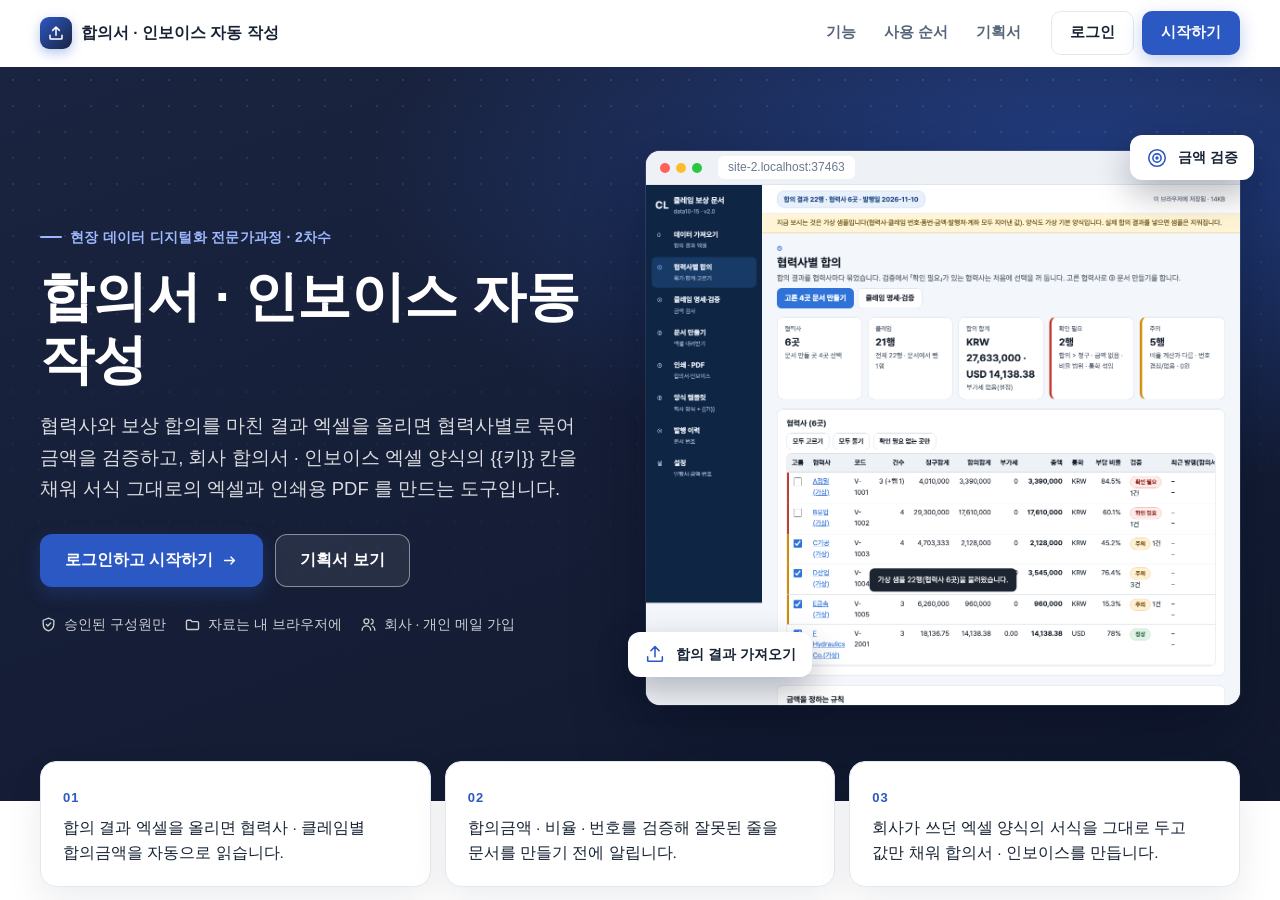
==== commit cfe65de2: "로그인 전 화면 홈페이지형 · 회사 색 · 판 2026-11-10.6 Co-Authored-By: Claude Opus 5.5 <noreply@anthropic.com>" ====
--- a/index.html
+++ b/index.html
@@ -16,10 +16,10 @@
        v3: location.reload() 대신 질의 붙은 주소로 — reload 가 Fastly 에 남은 옛 판을 다시 받아 멈추던 것(10-21 build-data 강의안).
        탭 전환·포커스로는 옮기지 않는다(입력 유실). ETag 는 Cloudflare 가 지워서 쓸 수 없다. 원본: dreamit-1000/scripts/fresh-guard/guard.html -->
   <script>(function(){try{var L=location,P='_fg',h=window.history,q=L.search;if(/[?&]_fg=/.test(q)&&h&&h.replaceState){q=q.replace(/([?&])_fg=[^&]*&?/,'$1').replace(/[?&]$/,'');h.replaceState(h.state,'',L.pathname+q+L.hash);}var d=Date.parse(document.lastModified),u=L.pathname+L.search,k='__fresh_guard',t=0;if(!d||!window.fetch||!window.sessionStorage)return;var g=function(s,v){return s+(s.indexOf('?')<0?'?':'&')+P+'='+v;};var c=function(){var n=Date.now();if(n-t<15000)return;t=n;fetch(g(u,n),{method:'HEAD',cache:'no-store'}).then(function(r){var lm=r.headers.get('last-modified'),f=lm&&Date.parse(lm);if(!f||f<=d+1000)return;if(sessionStorage.getItem(k)===lm)return;sessionStorage.setItem(k,lm);L.replace(g(L.pathname+L.search,f)+L.hash);})['catch'](function(){});};c();var p=h&&h.pushState;if(p)h.pushState=function(){var x=p.apply(this,arguments);c();return x;};addEventListener('hashchange',c);addEventListener('popstate',c);}catch(e){}})();</script>
-  <link rel="stylesheet" href="css/style.css?v=2026-11-10.1">
+  <link rel="stylesheet" href="css/style.css?v=2026-11-10.6">
   <!-- auth-kit: 로그인 전에는 도구 화면을 감춘다(js/auth.js 가 판정 뒤 푼다) -->
   <script>document.documentElement.classList.add('auth-lock')</script>
-  <link rel="stylesheet" href="css/auth.css?v=2026-11-10.1">
+  <link rel="stylesheet" href="css/auth.css?v=2026-11-10.6">
   <!-- /auth-kit -->
 </head>
 <body>
@@ -52,17 +52,17 @@
   <div id="toast" class="toast" role="status" aria-live="polite" hidden></div>
 
   <!-- 로컬 파일(file://)로 열어도 돌도록 module 이 아닌 일반 스크립트로 불러옵니다 -->
-  <script src="vendor/xlsx.full.min.js?v=2026-11-10.1"></script>
-  <script src="js/logic.js?v=2026-11-10.1"></script>
-  <script src="js/xlsx-template.js?v=2026-11-10.1"></script>
-  <script src="js/builtin-templates.js?v=2026-11-10.1"></script>
-  <script src="js/sample-data.js?v=2026-11-10.1"></script>
-  <script src="js/store.js?v=2026-11-10.1"></script>
-  <script src="js/app.js?v=2026-11-10.1"></script>
+  <script src="vendor/xlsx.full.min.js?v=2026-11-10.6"></script>
+  <script src="js/logic.js?v=2026-11-10.6"></script>
+  <script src="js/xlsx-template.js?v=2026-11-10.6"></script>
+  <script src="js/builtin-templates.js?v=2026-11-10.6"></script>
+  <script src="js/sample-data.js?v=2026-11-10.6"></script>
+  <script src="js/store.js?v=2026-11-10.6"></script>
+  <script src="js/app.js?v=2026-11-10.6"></script>
   <!-- auth-kit: 로그인 · 사용 신청 · 승인(정본 data10-00/kit/auth) -->
-  <script src="vendor/supabase.js?v=2026-11-10.1"></script>
-  <script src="js/auth-config.js?v=2026-11-10.1"></script>
-  <script src="js/auth.js?v=2026-11-10.1"></script>
+  <script src="vendor/supabase.js?v=2026-11-10.6"></script>
+  <script src="js/auth-config.js?v=2026-11-10.6"></script>
+  <script src="js/auth.js?v=2026-11-10.6"></script>
   <!-- /auth-kit -->
 </body>
 </html>
--- a/css/auth.css
+++ b/css/auth.css
@@ -178,7 +178,208 @@
 .ag-feats li:hover { border-color: rgba(255, 255, 255, .32); background: rgba(255, 255, 255, .08); }
 .ag-light .ag-feats li:hover { border-color: var(--ag-navy); background: #fff; }
 
+/* ───────── 대문 사진 ───────── */
+.ag-sr { position: absolute !important; width: 1px; height: 1px; overflow: hidden; clip: rect(0 0 0 0); white-space: nowrap; }
+/* banner: 완성 그림을 위에 그대로(잘리지 않게), 아래에 기능 · 로그인 */
+.ag.ag-has-banner { background: var(--ag-bg); }
+.ag-banner { background: var(--ag-navy-2); display: flex; justify-content: center; }
+.ag-banner { cursor: pointer; }
+.ag-banner img { display: block; width: 100%; max-width: 1600px; height: auto; max-height: 72vh; object-fit: contain; }
+/* 데스크톱: 그림 아래로 로그인 카드가 첫 화면에 걸리게 높이를 줄인다 */
+@media (min-width: 960px) { .ag-banner img { max-height: 52vh; } }
+.ag-banner:focus-visible { outline: 3px solid var(--ag-brand); outline-offset: -3px; }
+.ag-wrap-banner { padding-top: 24px; padding-bottom: 8px; }
+.ag-has-banner .ag-hero-sub { background: none; color: var(--ag-ink); margin: 0; padding: 0 0 8px; }
+.ag-has-banner .ag-feats li { background: #fff; border-color: var(--ag-line); }
+.ag-has-banner .ag-feats b { color: var(--ag-ink); } .ag-has-banner .ag-feats span { color: var(--ag-sub); }
+.ag-has-banner .ag-flow-t { color: var(--ag-sub); }
+.ag-has-banner .ag-flow li { background: #fff; color: var(--ag-ink); border: 1px solid var(--ag-line); }
+.ag-has-banner .ag-flow li.is-on { box-shadow: inset 0 0 0 1.5px var(--ag-brand); color: var(--ag-brand-d); }
+.ag-has-banner .ag-n { background: var(--ag-navy); color: #fff; }
+@media (min-width: 960px) {
+  .ag-wrap-banner { min-height: 0; align-items: start; padding-top: 32px; }
+  .ag-has-banner .ag-hero-sub { padding: 8px 40px 24px 0; min-height: 0; }
+  .ag-has-banner .ag-side { padding: 8px 0 24px 40px; }
+  .ag-has-banner .ag-foot { color: var(--ag-sub); }
+}
+/* cover: 사진 위에 대표색을 덮는다(글자 대비를 위해 왼쪽을 더 짙게) */
+.ag-hero.ag-cover { background:
+  linear-gradient(100deg, color-mix(in srgb, var(--ag-navy-2) 94%, transparent) 0%, color-mix(in srgb, var(--ag-navy) 82%, transparent) 55%, color-mix(in srgb, var(--ag-navy) 45%, transparent) 100%),
+  var(--ag-photo) center / cover no-repeat, var(--ag-navy-2); }
+@media (min-width: 960px) {
+  .ag.ag-has-cover { background: linear-gradient(90deg, var(--ag-navy-2) 0, var(--ag-navy-2) 50%, var(--ag-bg) 50%); }
+  .ag-has-cover .ag-wrap { max-width: none; padding-left: 0; }
+  .ag-has-cover .ag-hero.ag-cover { margin: 0; padding: 56px 48px 56px max(var(--ag-pad), calc((100vw - 1180px) / 2)); min-height: 100vh; }
+}
+
 @media (prefers-reduced-motion: reduce) {
   .ag *, .ag-modal * { transition: none !important; animation: none !important; }
   .ag-ring { opacity: .6; }
 }
+
+/* ═════════ 홈페이지 모드(로그인 전) — hp-* ═════════
+   색은 과제마다 --ag-navy · --ag-navy-2 · --ag-brand · --ag-brand-d · --ag-accent 로 바뀐다(plan.json landing.colors). */
+.ag.ag-home { background: #fff; color: var(--ag-ink); scroll-behavior: smooth; }
+@media (min-width: 960px) { .ag.ag-home { background: #fff; } }
+.ag-home.hp-modal-open { overflow: hidden; }
+.hp { --hp-pad: var(--ag-pad); --hp-max: 1200px; --hp-soft: #f4f7fb; --hp-line: #e2e8f0; font-size: 16px; }
+.hp-in { max-width: calc(var(--hp-max) + 2 * var(--hp-pad)); margin: 0 auto; padding: 0 var(--hp-pad); }
+.hp a { color: inherit; }
+.hp h1, .hp h2, .hp h3 { margin: 0; letter-spacing: -0.01em; }
+.hp-ic { width: 24px; height: 24px; fill: none; stroke: currentColor; stroke-width: 1.7; stroke-linecap: round; stroke-linejoin: round; flex: none; }
+.hp-ic-s { width: 17px; height: 17px; fill: none; stroke: currentColor; stroke-width: 1.9; stroke-linecap: round; stroke-linejoin: round; flex: none; }
+
+/* 머리글 */
+.hp-nav { position: sticky; top: 0; z-index: 30; background: rgba(255, 255, 255, .92); backdrop-filter: saturate(1.4) blur(10px); border-bottom: 1px solid transparent; transition: border-color .2s, box-shadow .2s; }
+.hp-nav.is-scrolled { border-bottom-color: var(--hp-line); box-shadow: 0 6px 20px rgba(15, 30, 55, .06); }
+.hp-nav-in { display: flex; align-items: center; gap: 18px; min-height: 66px; }
+.hp-brand { display: flex; align-items: center; gap: 12px; text-decoration: none; min-width: 0; flex: 1 1 auto; }
+.hp-logo { height: 30px; width: auto; display: block; }
+.hp-wordmark { display: inline-flex; flex-direction: column; line-height: 1.05; font-weight: 800; font-size: 18px; color: var(--ag-navy); white-space: nowrap; }
+.hp-wordmark small { font-size: 10.5px; font-weight: 700; letter-spacing: .14em; color: var(--ag-sub); margin-top: 3px; }
+.hp-div { width: 1px; height: 26px; background: var(--hp-line); flex: none; }
+.hp-tool { display: inline-flex; align-items: center; gap: 9px; min-width: 0; }
+.hp-mark { display: inline-grid; place-items: center; width: 32px; height: 32px; border-radius: 9px; flex: none;
+  background: linear-gradient(135deg, var(--ag-brand), var(--ag-navy)); color: #fff; box-shadow: 0 4px 12px color-mix(in srgb, var(--ag-brand) 35%, transparent); }
+.hp-mark-ic { width: 18px; height: 18px; fill: none; stroke: currentColor; stroke-width: 2; stroke-linecap: round; stroke-linejoin: round; }
+.hp-tool-t { font-weight: 700; font-size: 15.5px; color: var(--ag-ink); white-space: nowrap; overflow: hidden; text-overflow: ellipsis; }
+.hp-links { display: none; gap: 4px; }
+.hp-links a { text-decoration: none; color: var(--ag-sub); font-weight: 600; font-size: 14.5px; padding: 8px 12px; border-radius: 8px; }
+.hp-links a:hover { color: var(--ag-ink); background: var(--hp-soft); }
+.hp-acts { display: flex; gap: 8px; flex: none; }
+@media (min-width: 1024px) { .hp-links { display: flex; } }
+@media (max-width: 639px) { .hp-wordmark small, .hp-div, .hp-tool-t { display: none; } .hp-acts .hp-ghost { display: none; } }
+
+/* 단추 */
+.hp-btn { font: inherit; font-weight: 700; font-size: 14.5px; display: inline-flex; align-items: center; justify-content: center; gap: 8px;
+  min-height: 42px; padding: 9px 18px; border-radius: 10px; border: 1px solid transparent; cursor: pointer; text-decoration: none; white-space: nowrap; transition: background-color .2s, border-color .2s, transform .15s, box-shadow .2s; }
+.hp-btn:focus-visible { outline: 3px solid color-mix(in srgb, var(--ag-brand) 45%, transparent); outline-offset: 2px; }
+.hp-lg { min-height: 50px; padding: 12px 24px; font-size: 16px; border-radius: 12px; }
+.hp-primary { background: var(--ag-brand); color: #fff; box-shadow: 0 6px 18px color-mix(in srgb, var(--ag-brand) 30%, transparent); }
+.hp-primary:hover { background: var(--ag-brand-d); transform: translateY(-1px); }
+.hp-ghost { background: transparent; color: var(--ag-ink); border-color: var(--hp-line); }
+.hp-ghost:hover { border-color: var(--ag-brand); color: var(--ag-brand-d); }
+.hp-line { background: rgba(255, 255, 255, .08); color: #fff; border-color: rgba(255, 255, 255, .45); }
+.hp-line:hover { background: rgba(255, 255, 255, .16); }
+
+/* 히어로 */
+.hp-hero { position: relative; overflow: hidden; color: #fff;
+  background: radial-gradient(1200px 520px at 85% 15%, color-mix(in srgb, var(--ag-brand) 55%, transparent), transparent 60%),
+              linear-gradient(160deg, var(--ag-navy) 0%, var(--ag-navy-2) 100%); }
+.hp-hero::after { content: ''; position: absolute; inset: 0; pointer-events: none; opacity: .18;
+  background-image: radial-gradient(rgba(255, 255, 255, .55) 1px, transparent 1.2px); background-size: 26px 26px;
+  -webkit-mask-image: linear-gradient(180deg, #000 0%, transparent 85%); mask-image: linear-gradient(180deg, #000 0%, transparent 85%); }
+.hp-cover { background: linear-gradient(100deg, color-mix(in srgb, var(--ag-navy-2) 95%, transparent) 0%, color-mix(in srgb, var(--ag-navy) 86%, transparent) 50%, color-mix(in srgb, var(--ag-navy) 55%, transparent) 100%), var(--hp-photo) center / cover no-repeat, var(--ag-navy-2); }
+.hp-hero-in { position: relative; z-index: 1; display: grid; grid-template-columns: minmax(0, 1fr); gap: 40px; padding-top: 56px; padding-bottom: 64px; align-items: center; }
+@media (min-width: 1024px) { .hp-hero-in { grid-template-columns: minmax(0, 1fr) minmax(0, 1.08fr); gap: 56px; padding-top: 84px; padding-bottom: 96px; min-height: min(78vh, 760px); } }
+.hp-eyebrow { display: inline-flex; align-items: center; gap: 8px; margin: 0 0 16px; font-size: 14px; font-weight: 700; letter-spacing: .02em; color: var(--ag-accent); }
+.hp-eyebrow::before { content: ''; width: 22px; height: 2px; background: currentColor; border-radius: 2px; }
+.hp-hero h1 { font-size: clamp(30px, 4.6vw, 54px); line-height: 1.18; font-weight: 800; color: #fff; }
+.hp-lead { margin: 18px 0 0; font-size: clamp(16px, 1.5vw, 18.5px); line-height: 1.7; color: rgba(255, 255, 255, .84); max-width: 640px; }
+.hp-cta-row { display: flex; flex-wrap: wrap; gap: 12px; margin-top: 30px; }
+.hp-trust-chips { list-style: none; padding: 0; margin: 26px 0 0; display: flex; flex-wrap: wrap; gap: 8px 18px; }
+.hp-trust-chips li { display: inline-flex; align-items: center; gap: 7px; font-size: 14px; color: rgba(255, 255, 255, .78); }
+.hp-hero-vis { position: relative; }
+.hp-frame { margin: 0; border-radius: 14px; overflow: hidden; background: #fff; box-shadow: 0 30px 70px rgba(5, 12, 30, .45), 0 0 0 1px rgba(255, 255, 255, .12); }
+.hp-frame-bar { display: flex; align-items: center; gap: 6px; height: 34px; padding: 0 14px; background: #eef2f7; border-bottom: 1px solid #dfe5ee; }
+.hp-frame-bar i { width: 10px; height: 10px; border-radius: 50%; background: #cfd7e2; }
+.hp-frame-bar i:nth-child(1) { background: #ff6159; } .hp-frame-bar i:nth-child(2) { background: #ffbd2e; } .hp-frame-bar i:nth-child(3) { background: #28c941; }
+.hp-frame-bar span { margin-left: 10px; font-size: 12px; color: #6b7a8c; background: #fff; border-radius: 6px; padding: 2px 10px; overflow: hidden; text-overflow: ellipsis; white-space: nowrap; }
+.hp-frame img { display: block; width: 100%; height: auto; max-height: 520px; object-fit: cover; object-position: top left; }
+.hp-photo { margin: 0; border-radius: 18px; overflow: hidden; box-shadow: 0 30px 70px rgba(5, 12, 30, .45), 0 0 0 1px rgba(255, 255, 255, .12); aspect-ratio: 16 / 10; }
+.hp-photo img { width: 100%; height: 100%; object-fit: cover; display: block; }
+.hp-art { color: color-mix(in srgb, var(--ag-accent) 70%, #fff); opacity: .9; }
+.hp-art .ag-art { position: static; width: 100%; opacity: 1; }
+.hp-float { position: absolute; display: flex; align-items: center; gap: 10px; padding: 11px 16px; border-radius: 12px; background: #fff; color: var(--ag-ink);
+  font-weight: 700; font-size: 14px; box-shadow: 0 14px 34px rgba(5, 12, 30, .28); max-width: 260px; }
+.hp-float .hp-ic { color: var(--ag-brand); width: 22px; height: 22px; }
+.hp-float-1 { left: -18px; bottom: 28px; } .hp-float-2 { right: -14px; top: -16px; }
+@media (max-width: 1023px) { .hp-float { display: none; } }
+
+/* 배너(완성 그림) */
+.hp-banner { background: var(--ag-navy-2); }
+.hp-banner-btn { display: block; width: 100%; padding: 0; border: 0; background: none; cursor: pointer; }
+.hp-banner img { display: block; width: 100%; max-width: 1680px; margin: 0 auto; height: auto; max-height: 78vh; object-fit: contain; }
+.hp-intro { background: linear-gradient(160deg, var(--ag-navy) 0%, var(--ag-navy-2) 100%); color: #fff; }
+.hp-intro-in { display: flex; flex-wrap: wrap; align-items: center; justify-content: space-between; gap: 18px 40px; padding-top: 34px; padding-bottom: 80px; }   /* 아래 목표 카드가 40px 겹쳐 올라오므로 여백을 넉넉히 */
+.hp-intro .hp-cta-row { margin-top: 0; }
+.hp-h1s { font-size: clamp(22px, 2.6vw, 30px); line-height: 1.3; font-weight: 800; color: #fff; }
+.hp-intro .hp-lead { margin-top: 8px; font-size: 16px; }
+
+/* 섹션 */
+.hp-sec { padding: 72px 0; }
+@media (min-width: 1024px) { .hp-sec { padding: 96px 0; } }
+.hp-alt { background: var(--hp-soft); }
+.hp-head { max-width: 720px; margin: 0 0 40px; }
+.hp-kicker { margin: 0 0 10px; font-size: 13.5px; font-weight: 800; letter-spacing: .12em; color: var(--ag-brand); }
+.hp-head h2 { font-size: clamp(25px, 3vw, 36px); line-height: 1.25; font-weight: 800; color: var(--ag-ink); }
+.hp-goals { padding: 0; margin-top: -40px; position: relative; z-index: 2; }
+.hp-goal-grid { display: grid; grid-template-columns: minmax(0, 1fr); gap: 14px; }
+@media (min-width: 768px) { .hp-goal-grid { grid-template-columns: repeat(3, minmax(0, 1fr)); } }
+.hp-goal { background: #fff; border: 1px solid var(--hp-line); border-radius: 16px; padding: 22px 22px 20px; box-shadow: 0 14px 36px rgba(15, 30, 55, .08); }
+.hp-goal-n { display: inline-block; font-weight: 800; font-size: 13px; color: var(--ag-brand); letter-spacing: .08em; margin-bottom: 8px; }
+.hp-goal p { margin: 0; font-size: 15.5px; line-height: 1.6; color: var(--ag-ink); }
+.hp-feat-grid { display: grid; grid-template-columns: minmax(0, 1fr); gap: 16px; }
+@media (min-width: 640px) { .hp-feat-grid { grid-template-columns: repeat(2, minmax(0, 1fr)); } }
+@media (min-width: 1024px) { .hp-feat-grid { grid-template-columns: repeat(3, minmax(0, 1fr)); gap: 20px; } }
+.hp-feat { border: 1px solid var(--hp-line); border-radius: 16px; padding: 26px 24px; background: #fff; transition: border-color .2s, box-shadow .2s, transform .2s; }
+.hp-feat:hover { border-color: color-mix(in srgb, var(--ag-brand) 40%, var(--hp-line)); box-shadow: 0 16px 34px rgba(15, 30, 55, .08); transform: translateY(-2px); }
+.hp-feat-ic { display: inline-grid; place-items: center; width: 46px; height: 46px; border-radius: 12px; margin-bottom: 16px;
+  background: color-mix(in srgb, var(--ag-brand) 11%, #fff); color: var(--ag-brand); }
+.hp-feat h3 { font-size: 18px; font-weight: 800; color: var(--ag-ink); margin-bottom: 8px; }
+.hp-feat p { margin: 0; font-size: 15px; line-height: 1.65; color: var(--ag-sub); }
+.hp-steps { list-style: none; margin: 0; padding: 0; display: grid; grid-template-columns: minmax(0, 1fr); gap: 14px; counter-reset: st; }
+@media (min-width: 768px) { .hp-steps { grid-template-columns: repeat(auto-fit, minmax(170px, 1fr)); } }
+.hp-step { position: relative; background: #fff; border: 1px solid var(--hp-line); border-radius: 16px; padding: 22px 20px; transition: border-color .35s, box-shadow .35s; }
+.hp-step.is-on { border-color: var(--ag-brand); box-shadow: 0 0 0 3px color-mix(in srgb, var(--ag-brand) 16%, transparent); }
+.hp-step-n { display: inline-grid; place-items: center; width: 34px; height: 34px; border-radius: 50%; background: var(--ag-navy); color: #fff; font-weight: 800; margin-bottom: 14px; }
+.hp-step.is-on .hp-step-n { background: var(--ag-brand); }
+.hp-step h3 { font-size: 16.5px; font-weight: 800; color: var(--ag-ink); margin-bottom: 6px; }
+.hp-step p { margin: 0; font-size: 14.5px; line-height: 1.6; color: var(--ag-sub); }
+.hp-screen .hp-frame { box-shadow: 0 30px 70px rgba(15, 30, 55, .16), 0 0 0 1px var(--hp-line); }
+.hp-screen .hp-frame img { max-height: none; }
+.hp-cap { margin: 12px 0 0; text-align: center; font-size: 13.5px; color: var(--ag-sub); }
+.hp-trust { display: grid; grid-template-columns: minmax(0, 1fr); gap: 16px; }
+@media (min-width: 768px) { .hp-trust { grid-template-columns: repeat(3, minmax(0, 1fr)); } }
+.hp-tr { background: #fff; border-radius: 16px; padding: 26px 24px; border: 1px solid var(--hp-line); }
+.hp-tr > .hp-ic { color: var(--ag-brand); width: 30px; height: 30px; margin-bottom: 14px; }
+.hp-tr h3 { font-size: 17.5px; font-weight: 800; color: var(--ag-ink); margin-bottom: 8px; }
+.hp-tr p { margin: 0; font-size: 15px; line-height: 1.65; color: var(--ag-sub); }
+.hp-band { background: linear-gradient(120deg, var(--ag-navy) 0%, var(--ag-brand) 100%); color: #fff; }
+.hp-band-in { display: flex; flex-wrap: wrap; align-items: center; justify-content: space-between; gap: 18px 40px; padding-top: 56px; padding-bottom: 56px; }
+.hp-band h2 { font-size: clamp(22px, 2.6vw, 30px); font-weight: 800; color: #fff; }
+.hp-band p { margin: 8px 0 0; color: rgba(255, 255, 255, .82); }
+.hp-band .hp-cta-row { margin-top: 0; }
+.hp-onband { background: #fff; color: var(--ag-navy); }
+.hp-onband:hover { transform: translateY(-1px); }
+.hp-line-band { background: transparent; color: #fff; border-color: rgba(255, 255, 255, .6); }
+.hp-foot { background: var(--ag-navy-2); color: rgba(255, 255, 255, .72); font-size: 14px; }
+.hp-foot-in { padding-top: 34px; padding-bottom: 38px; display: grid; gap: 6px; }
+.hp-foot-brand { display: flex; flex-wrap: wrap; gap: 6px 12px; align-items: baseline; color: #fff; }
+.hp-foot-brand b { font-size: 16px; }
+.hp-foot p { margin: 0; } .hp-foot a { color: #fff; }
+.hp-foot-s { font-size: 13px; color: rgba(255, 255, 255, .55); }
+
+/* 로그인 창 */
+.hp-modal { position: fixed; inset: 0; z-index: 60; background: rgba(8, 16, 32, .55); backdrop-filter: blur(3px); display: flex; align-items: center; justify-content: center; padding: 18px; overflow-y: auto; }
+.hp-modal[hidden] { display: none; }
+.hp-dialog { position: relative; width: 100%; max-width: 440px; margin: auto; }
+.hp-dialog .ag-card { margin: 0; max-width: none; box-shadow: 0 30px 80px rgba(5, 12, 30, .35); }
+.hp-x { position: absolute; top: 10px; right: 12px; z-index: 2; border: 0; background: none; font-size: 26px; line-height: 1; color: var(--ag-sub); cursor: pointer; padding: 6px 8px; border-radius: 8px; }
+.hp-x:hover { background: var(--hp-soft, #f1f4f8); color: var(--ag-ink); }
+.hp-dialog .ag-tabs { margin-right: 34px; }
+
+/* 밝은 테마(light) — 히어로를 크림 · 남색으로 */
+.ag-light .hp-hero { background: radial-gradient(1000px 480px at 85% 10%, color-mix(in srgb, var(--ag-accent) 12%, transparent), transparent 60%), var(--ag-bg); color: var(--ag-ink); }
+.ag-light .hp-hero::after { opacity: .5; background-image: radial-gradient(color-mix(in srgb, var(--ag-navy) 18%, transparent) 1px, transparent 1.2px); }
+.ag-light .hp-hero h1 { color: var(--ag-navy); }
+.ag-light .hp-lead, .ag-light .hp-trust-chips li { color: var(--ag-sub); }
+.ag-light .hp-line { color: var(--ag-navy); border-color: color-mix(in srgb, var(--ag-navy) 35%, transparent); background: transparent; }
+.ag-light .hp-primary { background: var(--ag-navy); box-shadow: 0 6px 18px color-mix(in srgb, var(--ag-navy) 25%, transparent); }
+.ag-light .hp-primary:hover { background: var(--ag-navy-2); }
+.ag-light .hp-frame, .ag-light .hp-photo { box-shadow: 0 30px 70px rgba(40, 30, 20, .18), 0 0 0 1px var(--hp-line); }
+
+/* 떠오르기 — JS 가 hp-anim 을 붙였을 때만 숨긴다(효과가 꺼져도 내용은 보인다) */
+.hp-anim .hp-rv { opacity: 0; transform: translateY(18px); transition: opacity .7s ease, transform .7s cubic-bezier(.2, .7, .2, 1); }
+.hp-anim .hp-rv.is-in { opacity: 1; transform: none; }
+@media (prefers-reduced-motion: reduce) { .hp-anim .hp-rv { opacity: 1; transform: none; transition: none; } .ag-home { scroll-behavior: auto; } }
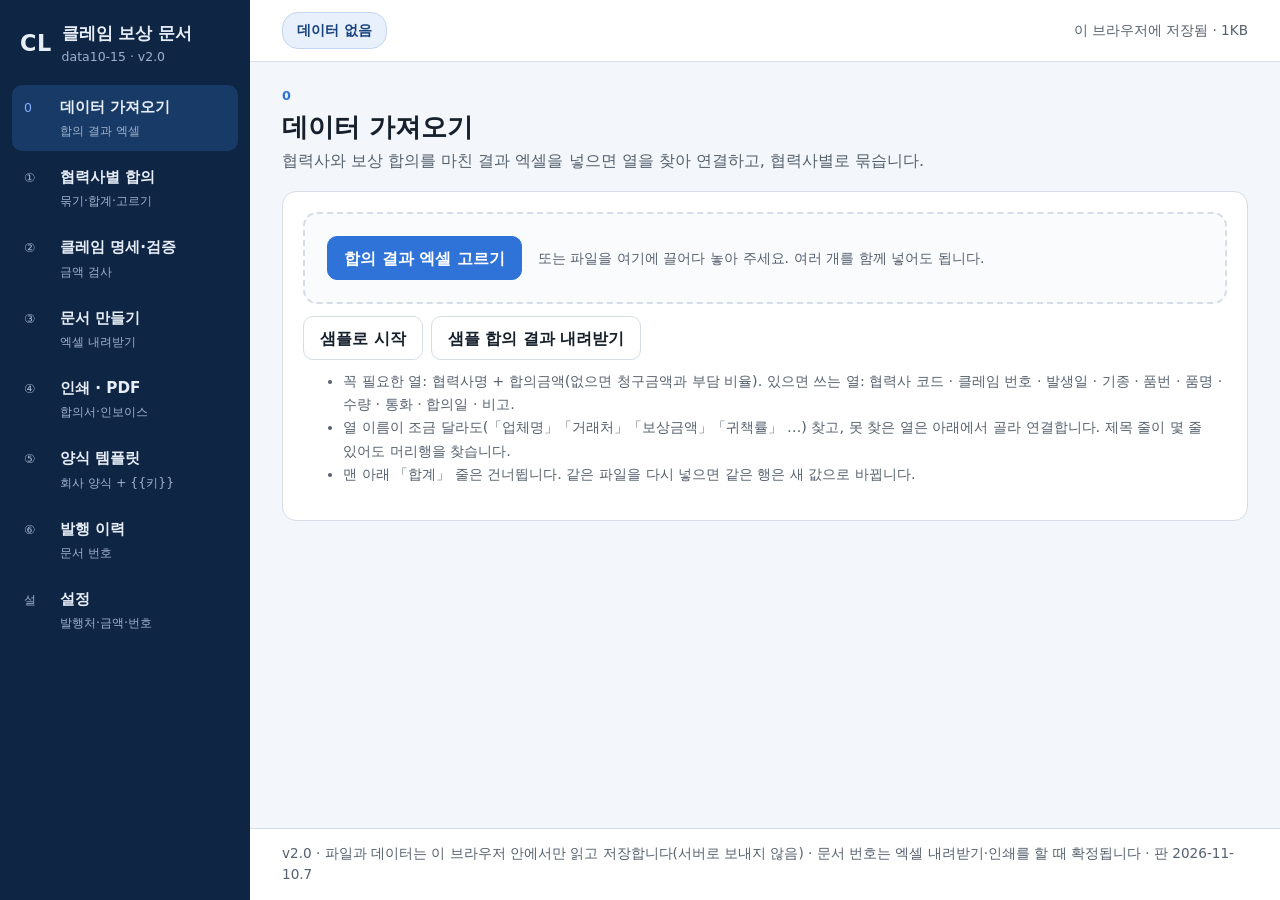
==== commit 44d53640: "도구 화면 틀 · 사용 방법 · 내 정보 · 관리 페이지 · 판 2026-11-10.7 Co-Authored-By: Claude Opus 5.5 <noreply@anthropic." ====
--- a/index.html
+++ b/index.html
@@ -16,10 +16,10 @@
        v3: location.reload() 대신 질의 붙은 주소로 — reload 가 Fastly 에 남은 옛 판을 다시 받아 멈추던 것(10-21 build-data 강의안).
        탭 전환·포커스로는 옮기지 않는다(입력 유실). ETag 는 Cloudflare 가 지워서 쓸 수 없다. 원본: dreamit-1000/scripts/fresh-guard/guard.html -->
   <script>(function(){try{var L=location,P='_fg',h=window.history,q=L.search;if(/[?&]_fg=/.test(q)&&h&&h.replaceState){q=q.replace(/([?&])_fg=[^&]*&?/,'$1').replace(/[?&]$/,'');h.replaceState(h.state,'',L.pathname+q+L.hash);}var d=Date.parse(document.lastModified),u=L.pathname+L.search,k='__fresh_guard',t=0;if(!d||!window.fetch||!window.sessionStorage)return;var g=function(s,v){return s+(s.indexOf('?')<0?'?':'&')+P+'='+v;};var c=function(){var n=Date.now();if(n-t<15000)return;t=n;fetch(g(u,n),{method:'HEAD',cache:'no-store'}).then(function(r){var lm=r.headers.get('last-modified'),f=lm&&Date.parse(lm);if(!f||f<=d+1000)return;if(sessionStorage.getItem(k)===lm)return;sessionStorage.setItem(k,lm);L.replace(g(L.pathname+L.search,f)+L.hash);})['catch'](function(){});};c();var p=h&&h.pushState;if(p)h.pushState=function(){var x=p.apply(this,arguments);c();return x;};addEventListener('hashchange',c);addEventListener('popstate',c);}catch(e){}})();</script>
-  <link rel="stylesheet" href="css/style.css?v=2026-11-10.6">
+  <link rel="stylesheet" href="css/style.css?v=2026-11-10.7">
   <!-- auth-kit: 로그인 전에는 도구 화면을 감춘다(js/auth.js 가 판정 뒤 푼다) -->
   <script>document.documentElement.classList.add('auth-lock')</script>
-  <link rel="stylesheet" href="css/auth.css?v=2026-11-10.6">
+  <link rel="stylesheet" href="css/auth.css?v=2026-11-10.7">
   <!-- /auth-kit -->
 </head>
 <body>
@@ -52,17 +52,17 @@
   <div id="toast" class="toast" role="status" aria-live="polite" hidden></div>
 
   <!-- 로컬 파일(file://)로 열어도 돌도록 module 이 아닌 일반 스크립트로 불러옵니다 -->
-  <script src="vendor/xlsx.full.min.js?v=2026-11-10.6"></script>
-  <script src="js/logic.js?v=2026-11-10.6"></script>
-  <script src="js/xlsx-template.js?v=2026-11-10.6"></script>
-  <script src="js/builtin-templates.js?v=2026-11-10.6"></script>
-  <script src="js/sample-data.js?v=2026-11-10.6"></script>
-  <script src="js/store.js?v=2026-11-10.6"></script>
-  <script src="js/app.js?v=2026-11-10.6"></script>
+  <script src="vendor/xlsx.full.min.js?v=2026-11-10.7"></script>
+  <script src="js/logic.js?v=2026-11-10.7"></script>
+  <script src="js/xlsx-template.js?v=2026-11-10.7"></script>
+  <script src="js/builtin-templates.js?v=2026-11-10.7"></script>
+  <script src="js/sample-data.js?v=2026-11-10.7"></script>
+  <script src="js/store.js?v=2026-11-10.7"></script>
+  <script src="js/app.js?v=2026-11-10.7"></script>
   <!-- auth-kit: 로그인 · 사용 신청 · 승인(정본 data10-00/kit/auth) -->
-  <script src="vendor/supabase.js?v=2026-11-10.6"></script>
-  <script src="js/auth-config.js?v=2026-11-10.6"></script>
-  <script src="js/auth.js?v=2026-11-10.6"></script>
+  <script src="vendor/supabase.js?v=2026-11-10.7"></script>
+  <script src="js/auth-config.js?v=2026-11-10.7"></script>
+  <script src="js/auth.js?v=2026-11-10.7"></script>
   <!-- /auth-kit -->
 </body>
 </html>
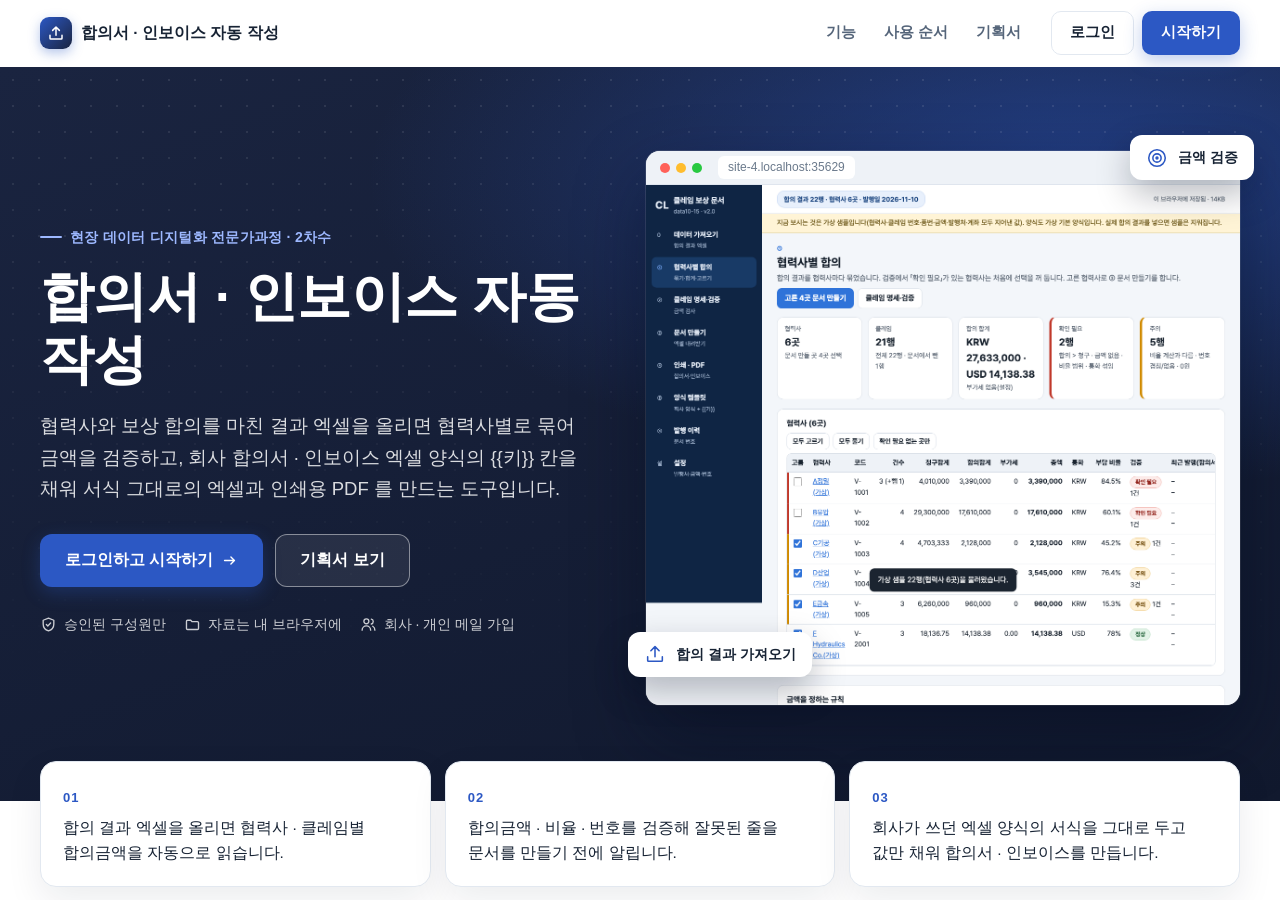
==== commit 82ff6c10: "개발 자료 전체 공개 — 개발일지 · 기획서 원문 · 시험 · SQL · 스크립트 · README (수강생 내려받기용) Co-Authored-By: Claude Fable 5.2 " ====
--- a/index.html
+++ b/index.html
@@ -16,10 +16,11 @@
        v3: location.reload() 대신 질의 붙은 주소로 — reload 가 Fastly 에 남은 옛 판을 다시 받아 멈추던 것(10-21 build-data 강의안).
        탭 전환·포커스로는 옮기지 않는다(입력 유실). ETag 는 Cloudflare 가 지워서 쓸 수 없다. 원본: dreamit-1000/scripts/fresh-guard/guard.html -->
   <script>(function(){try{var L=location,P='_fg',h=window.history,q=L.search;if(/[?&]_fg=/.test(q)&&h&&h.replaceState){q=q.replace(/([?&])_fg=[^&]*&?/,'$1').replace(/[?&]$/,'');h.replaceState(h.state,'',L.pathname+q+L.hash);}var d=Date.parse(document.lastModified),u=L.pathname+L.search,k='__fresh_guard',t=0;if(!d||!window.fetch||!window.sessionStorage)return;var g=function(s,v){return s+(s.indexOf('?')<0?'?':'&')+P+'='+v;};var c=function(){var n=Date.now();if(n-t<15000)return;t=n;fetch(g(u,n),{method:'HEAD',cache:'no-store'}).then(function(r){var lm=r.headers.get('last-modified'),f=lm&&Date.parse(lm);if(!f||f<=d+1000)return;if(sessionStorage.getItem(k)===lm)return;sessionStorage.setItem(k,lm);L.replace(g(L.pathname+L.search,f)+L.hash);})['catch'](function(){});};c();var p=h&&h.pushState;if(p)h.pushState=function(){var x=p.apply(this,arguments);c();return x;};addEventListener('hashchange',c);addEventListener('popstate',c);}catch(e){}})();</script>
-  <link rel="stylesheet" href="css/style.css?v=2026-11-10.7">
+  <link rel="stylesheet" href="css/style.css?v=2026-11-11.3">
   <!-- auth-kit: 로그인 전에는 도구 화면을 감춘다(js/auth.js 가 판정 뒤 푼다) -->
   <script>document.documentElement.classList.add('auth-lock')</script>
-  <link rel="stylesheet" href="css/auth.css?v=2026-11-10.7">
+  <link rel="stylesheet" href="css/auth.css?v=2026-11-11.3">
+  <link rel="stylesheet" href="css/board.css?v=2026-11-11.3">
   <!-- /auth-kit -->
 </head>
 <body>
@@ -52,17 +53,18 @@
   <div id="toast" class="toast" role="status" aria-live="polite" hidden></div>
 
   <!-- 로컬 파일(file://)로 열어도 돌도록 module 이 아닌 일반 스크립트로 불러옵니다 -->
-  <script src="vendor/xlsx.full.min.js?v=2026-11-10.7"></script>
-  <script src="js/logic.js?v=2026-11-10.7"></script>
-  <script src="js/xlsx-template.js?v=2026-11-10.7"></script>
-  <script src="js/builtin-templates.js?v=2026-11-10.7"></script>
-  <script src="js/sample-data.js?v=2026-11-10.7"></script>
-  <script src="js/store.js?v=2026-11-10.7"></script>
-  <script src="js/app.js?v=2026-11-10.7"></script>
+  <script src="vendor/xlsx.full.min.js?v=2026-11-11.3"></script>
+  <script src="js/logic.js?v=2026-11-11.3"></script>
+  <script src="js/xlsx-template.js?v=2026-11-11.3"></script>
+  <script src="js/builtin-templates.js?v=2026-11-11.3"></script>
+  <script src="js/sample-data.js?v=2026-11-11.3"></script>
+  <script src="js/store.js?v=2026-11-11.3"></script>
+  <script src="js/app.js?v=2026-11-11.3"></script>
   <!-- auth-kit: 로그인 · 사용 신청 · 승인(정본 data10-00/kit/auth) -->
-  <script src="vendor/supabase.js?v=2026-11-10.7"></script>
-  <script src="js/auth-config.js?v=2026-11-10.7"></script>
-  <script src="js/auth.js?v=2026-11-10.7"></script>
+  <script src="vendor/supabase.js?v=2026-11-11.3"></script>
+  <script src="js/auth-config.js?v=2026-11-11.3"></script>
+  <script src="js/board.js?v=2026-11-11.3"></script>
+  <script src="js/auth.js?v=2026-11-11.3"></script>
   <!-- /auth-kit -->
 </body>
 </html>
--- a/css/auth.css
+++ b/css/auth.css
@@ -0,0 +1,547 @@
+/* data10 로그인 키트 — 정본: data10-00/kit/auth/css/auth.css (사본을 직접 고치지 말 것)
+   로그인 전 대문 · 사용 신청 · 승인 대기 · 구성원 관리 창. 클래스는 모두 ag- / auth- 로 시작해 도구 화면과 섞이지 않는다. */
+:root {
+  --ag-ink: #172334; --ag-sub: #55657a; --ag-line: #d6dee8; --ag-bg: #f3f6f9;
+  --ag-navy: #13274b; --ag-navy-2: #0c1b36; --ag-brand: #1f5fa8; --ag-brand-d: #174a84;
+  --ag-ok: #1b6e3a; --ag-ok-bg: #e5f3ea; --ag-err: #b3261e; --ag-err-bg: #fdecea; --ag-warn: #7a5200; --ag-warn-bg: #fff4d6;
+  --ag-accent: #a9c2e2;
+  --ag-pad: 20px;
+}
+@media (min-width: 640px) { :root { --ag-pad: 28px; } }
+@media (min-width: 1024px) { :root { --ag-pad: 40px; } }
+
+/* 로그인 전에는 도구 화면을 감춘다(자리는 그대로 — 그래프 폭 계산이 흔들리지 않게 visibility) */
+html.auth-lock body > *:not(#authGate) { visibility: hidden; }
+html.auth-lock body { overflow: hidden; }
+
+.ag {
+  position: fixed; inset: 0; z-index: 2000; overflow-y: auto; -webkit-overflow-scrolling: touch;
+  background: var(--ag-bg); color: var(--ag-ink);
+  font: 16px/1.65 Pretendard, 'Apple SD Gothic Neo', 'Malgun Gothic', 'Noto Sans KR', sans-serif;
+  word-break: keep-all; overflow-wrap: break-word;
+}
+.ag[hidden] { display: none; }
+.ag *, .ag *::before, .ag *::after, .ag-modal * { box-sizing: border-box; }
+
+.ag-wrap {
+  max-width: calc(1180px + 2 * var(--ag-pad)); margin: 0 auto; padding: 0 var(--ag-pad);
+  display: grid; grid-template-columns: minmax(0, 1fr); gap: 0;
+}
+.ag-hero {
+  background: linear-gradient(160deg, var(--ag-navy) 0%, var(--ag-navy-2) 100%); color: #fff;
+  margin: 0 calc(-1 * var(--ag-pad)); padding: 36px var(--ag-pad) 32px;
+}
+.ag-side { padding: 24px 0 8px; }
+@media (min-width: 960px) {
+  .ag { background: linear-gradient(90deg, var(--ag-navy-2) 0, var(--ag-navy-2) 50%, var(--ag-bg) 50%); }
+  .ag-wrap { grid-template-columns: minmax(0, 1fr) minmax(0, 1fr); min-height: calc(100vh - 48px); align-items: center; }
+  .ag-hero { margin: 0; padding: 56px 48px 56px 0; background: none; min-height: 100%; display: flex; flex-direction: column; justify-content: center; }
+  .ag-side { padding: 56px 0 56px 48px; }
+}
+.ag-eyebrow { margin: 0 0 10px; font-size: 13.5px; letter-spacing: .02em; color: var(--ag-accent); }
+.ag-hero h1 { margin: 0 0 14px; font-size: clamp(26px, 3.6vw, 38px); line-height: 1.3; color: #fff; font-weight: 800; }
+.ag-lead { margin: 0 0 24px; color: #d7e3f2; font-size: 16.5px; max-width: 640px; }
+.ag-feats { list-style: none; margin: 0 0 24px; padding: 0; display: grid; grid-template-columns: minmax(0, 1fr); gap: 10px; }
+@media (min-width: 640px) { .ag-feats { grid-template-columns: repeat(2, minmax(0, 1fr)); } }
+.ag-feats li { border: 1px solid rgba(255, 255, 255, .14); border-radius: 12px; padding: 14px 16px; background: rgba(255, 255, 255, .05); }
+.ag-feats b { display: block; color: #fff; font-size: 15.5px; margin-bottom: 4px; }
+.ag-feats span { display: block; color: #c4d3e6; font-size: 14px; line-height: 1.55; }
+.ag-flow-t { margin: 0 0 8px; font-size: 13.5px; color: #a9c2e2; }
+.ag-flow ol { list-style: none; margin: 0; padding: 0; display: flex; flex-wrap: wrap; gap: 8px; }
+.ag-flow li { display: inline-flex; align-items: center; gap: 8px; padding: 6px 12px 6px 6px; border-radius: 999px; background: rgba(255, 255, 255, .08); color: #e6eef8; font-size: 14px; }
+.ag-n { display: inline-grid; place-items: center; width: 24px; height: 24px; border-radius: 50%; background: #fff; color: var(--ag-navy); font-weight: 700; font-size: 13px; }
+
+.ag-card { background: #fff; border: 1px solid var(--ag-line); border-radius: 16px; padding: 26px 24px; box-shadow: 0 10px 30px rgba(15, 30, 55, .08); max-width: 460px; margin: 0 auto; }
+.ag-card h2 { margin: 6px 0 8px; font-size: 21px; color: var(--ag-ink); }
+.ag-card p { margin: 0 0 12px; }
+.ag-sub { color: var(--ag-sub); font-size: 14.5px; }
+.ag-tabs { display: flex; gap: 4px; padding: 4px; background: #eef2f6; border-radius: 10px; margin: 0 0 18px; }
+.ag-tabs button { flex: 1; border: 0; background: transparent; padding: 9px 10px; border-radius: 8px; font: inherit; font-weight: 600; color: var(--ag-sub); cursor: pointer; }
+.ag-tabs button[aria-selected="true"] { background: #fff; color: var(--ag-ink); box-shadow: 0 1px 3px rgba(0, 0, 0, .1); }
+.ag-form { display: grid; gap: 12px; }
+.ag-form label { display: grid; gap: 5px; font-size: 14px; font-weight: 600; color: var(--ag-ink); }
+.ag-form small { font-weight: 400; color: var(--ag-sub); }
+.ag-form input { font: inherit; font-size: 16px; font-weight: 400; padding: 10px 12px; border: 1px solid var(--ag-line); border-radius: 9px; background: #fff; color: var(--ag-ink); width: 100%; }
+.ag-form input::placeholder { color: #8a97a8; font-weight: 400; }
+.ag-form input:focus { outline: 2px solid var(--ag-brand); outline-offset: 1px; border-color: var(--ag-brand); }
+.ag-btn { font: inherit; font-weight: 700; display: inline-flex; align-items: center; justify-content: center; gap: 6px; min-height: 44px; padding: 8px 16px;
+  border-radius: 10px; border: 1px solid var(--ag-line); background: #fff; color: var(--ag-ink); cursor: pointer; width: 100%; }
+.ag-btn:hover { border-color: var(--ag-brand); }
+.ag-btn:disabled { opacity: .6; cursor: progress; }
+.ag-primary { background: var(--ag-brand); border-color: var(--ag-brand); color: #fff; }
+.ag-primary:hover { background: var(--ag-brand-d); }
+.ag-kakao { background: #fee500; border-color: #fee500; color: #191600; }
+.ag-or { display: flex; align-items: center; gap: 10px; color: var(--ag-sub); font-size: 13px; margin: 14px 0; }
+.ag-or::before, .ag-or::after { content: ''; flex: 1; height: 1px; background: var(--ag-line); }
+.ag-hint { margin: 14px 0 0 !important; color: var(--ag-sub); font-size: 13.5px; }
+.ag-msg { margin: 12px 0 0 !important; font-size: 14px; min-height: 1em; color: var(--ag-sub); }
+.ag-msg:empty { display: none; }
+.ag-msg.is-err { color: var(--ag-err); background: var(--ag-err-bg); padding: 8px 12px; border-radius: 8px; }
+.ag-msg.is-ok { color: var(--ag-ok); background: var(--ag-ok-bg); padding: 8px 12px; border-radius: 8px; }
+.ag-link { border: 0; background: none; color: var(--ag-sub); text-decoration: underline; font: inherit; font-size: 14px; cursor: pointer; margin-top: 14px; padding: 6px 0; }
+.ag-badge { display: inline-block; padding: 3px 10px; border-radius: 999px; background: var(--ag-warn-bg); color: var(--ag-warn); font-size: 13px; font-weight: 700; }
+.ag-badge.is-off { background: var(--ag-err-bg); color: var(--ag-err); }
+.ag-claim { margin-top: 16px; padding: 14px; border: 1px dashed var(--ag-line); border-radius: 10px; font-size: 14px; color: var(--ag-sub); }
+.ag-foot { text-align: center; color: var(--ag-sub); font-size: 13px; margin: 0; padding: 14px var(--ag-pad) 22px; }
+@media (min-width: 960px) { .ag-foot { color: #8fa3bd; text-align: left; max-width: calc(1180px + 2 * var(--ag-pad)); margin: 0 auto; } }
+
+/* 상단 바 계정 칩 */
+.auth-chip { display: flex; align-items: center; gap: 6px; margin-left: auto; flex-wrap: nowrap; font-size: 13.5px; }
+.auth-chip.is-float { position: fixed; top: 10px; right: 10px; z-index: 1500; background: #fff; border: 1px solid var(--ag-line); border-radius: 999px; padding: 4px 6px 4px 12px; }
+.auth-chip-name { max-width: 9em; overflow: hidden; text-overflow: ellipsis; white-space: nowrap; font-weight: 600; }
+.auth-chip-btn { font: inherit; font-size: 13px; border: 1px solid var(--ag-line); background: #fff; color: var(--ag-ink); border-radius: 8px; padding: 5px 10px; cursor: pointer; white-space: nowrap; display: inline-flex; align-items: center; gap: 4px; }
+.auth-chip-btn:hover { border-color: var(--ag-brand); color: var(--ag-brand); }
+.auth-chip-n { display: inline-grid; place-items: center; min-width: 18px; height: 18px; padding: 0 5px; border-radius: 9px; background: var(--ag-err); color: #fff; font-size: 11.5px; font-weight: 700; }
+.auth-chip-n[hidden] { display: none; }
+@media (max-width: 639px) { .auth-chip-name { display: none; } }
+
+/* 구성원 관리 창 */
+.ag-modal { position: fixed; inset: 0; z-index: 2100; background: rgba(10, 20, 35, .5); display: flex; align-items: flex-start; justify-content: center; padding: 24px 12px; overflow-y: auto;
+  font: 15px/1.6 Pretendard, 'Apple SD Gothic Neo', 'Malgun Gothic', sans-serif; color: var(--ag-ink); word-break: keep-all; overflow-wrap: break-word; }
+.ag-modal[hidden] { display: none; }
+.ag-panel { background: #fff; border-radius: 14px; width: 100%; max-width: 980px; padding: 20px 22px 24px; }
+.ag-panel-h { display: flex; align-items: center; justify-content: space-between; gap: 12px; }
+.ag-panel-h h2 { margin: 0; font-size: 20px; }
+.ag-x { border: 0; background: none; font-size: 26px; line-height: 1; cursor: pointer; color: var(--ag-sub); padding: 4px 8px; }
+.ag-panel .ag-tabs { max-width: 320px; margin: 12px 0; }
+.ag-tablewrap { overflow-x: auto; }
+.ag-table { width: 100%; border-collapse: collapse; font-size: 14.5px; }
+.ag-table th, .ag-table td { text-align: left; vertical-align: top; padding: 10px 8px; border-bottom: 1px solid var(--ag-line); }
+.ag-table th { background: #f1f4f8; font-size: 13.5px; white-space: nowrap; }
+.ag-table small { color: var(--ag-sub); }
+.ag-acts { display: flex; flex-wrap: wrap; gap: 6px; min-width: 150px; }
+.ag-btn.ag-sm { width: auto; min-height: 34px; padding: 4px 10px; font-size: 13.5px; }
+.ag-st { display: inline-block; padding: 1px 8px; border-radius: 999px; font-size: 12.5px; font-weight: 700; background: #eef2f6; color: var(--ag-sub); }
+.ag-st.is-pending { background: var(--ag-warn-bg); color: var(--ag-warn); }
+.ag-st.is-active { background: var(--ag-ok-bg); color: var(--ag-ok); }
+.ag-st.is-disabled { background: var(--ag-err-bg); color: var(--ag-err); }
+.ag-st.is-admin { background: #e6eef9; color: var(--ag-brand-d); }
+/* 밝은 테마(plan.json landing.theme = "light") — 바탕은 --ag-bg, 글자는 --ag-ink, 강조는 --ag-accent */
+.ag-light, .ag-light .ag-hero { background: var(--ag-bg); }
+@media (min-width: 960px) { .ag.ag-light { background: var(--ag-bg); } }
+.ag-light .ag-hero { color: var(--ag-ink); }
+.ag-light .ag-hero h1 { color: var(--ag-navy); font-size: clamp(30px, 4.2vw, 46px); line-height: 1.25; }
+.ag-light .ag-eyebrow { font-size: 16px; font-weight: 700; }
+.ag-light .ag-lead { color: var(--ag-sub); font-size: 17px; }
+.ag-light .ag-feats li { background: #fff; border-color: var(--ag-line); }
+.ag-light .ag-feats b { color: var(--ag-ink); }
+.ag-light .ag-feats span { color: var(--ag-sub); }
+.ag-light .ag-flow-t { color: var(--ag-sub); }
+.ag-light .ag-flow li { background: #fff; color: var(--ag-ink); border: 1px solid var(--ag-line); }
+.ag-light .ag-n { background: var(--ag-navy); color: #fff; }
+.ag-light .ag-primary { background: var(--ag-navy); border-color: var(--ag-navy); }
+.ag-light .ag-primary:hover { background: var(--ag-navy-2); }
+@media (min-width: 960px) { .ag-light .ag-foot { color: var(--ag-sub); } }
+/* 대문 그림(SVG) — 현장 데이터 → 관리도. 색은 currentColor 하나로(테마마다 .ag-art color 만 바꾼다) */
+.ag-hero { position: relative; overflow: hidden; }
+.ag-hero > :not(.ag-art) { position: relative; z-index: 1; }
+.ag-art { position: absolute; z-index: 0; pointer-events: none; color: #7fa6d6; opacity: .3;
+  right: -40px; top: 8px; width: min(560px, 78%); height: auto; }
+.ag-par { transition: transform .6s cubic-bezier(.2, .7, .2, 1); }
+.ag-line { fill: none; stroke: currentColor; stroke-width: 2.5; stroke-linecap: round; }
+.ag-ucl { stroke: currentColor; stroke-width: 1; stroke-dasharray: 5 6; opacity: .55; }
+.ag-lbl { fill: currentColor; font-size: 12px; opacity: .7; font-family: inherit; }
+.ag-pt { fill: var(--ag-navy-2); stroke: currentColor; stroke-width: 2; }
+.ag-ring { fill: none; stroke: currentColor; stroke-width: 2; transform-box: fill-box; transform-origin: center; opacity: 0; }
+@media (max-width: 639px) { .ag-art { width: 92%; right: -24px; top: 0; opacity: .28; } .ag-lbl { display: none; } }
+/* 데스크톱: 왼쪽 칸 맨 아래 띠(내용과 겹치지 않게 그만큼 아래 여백을 둔다) */
+@media (min-width: 960px) {
+  .ag-hero { padding-bottom: 210px; }
+  .ag-art { top: auto; bottom: 34px; left: 0; right: 32px; width: auto; max-width: 600px; opacity: .55; }
+}
+.ag-light .ag-art { color: var(--ag-navy); opacity: .26; }
+.ag-light .ag-pt { fill: var(--ag-bg); }
+
+/* 「이렇게 씁니다」 단계 — 차례로 밝아진다(그림의 점과 함께) */
+.ag-flow li { transition: background-color .35s, box-shadow .35s, color .35s; }
+.ag-flow li.is-on { background: rgba(255, 255, 255, .18); box-shadow: inset 0 0 0 1px rgba(255, 255, 255, .45); color: #fff; }
+.ag-light .ag-flow li.is-on { background: #fff; box-shadow: inset 0 0 0 1.5px var(--ag-navy); color: var(--ag-navy); }
+
+/* 효과 — .ag-fx 는 JS 가 처음 한 번만 붙인다(모션 최소화면 붙이지 않음). 효과가 없어도 모든 내용은 보인다. */
+@keyframes agDraw { to { stroke-dashoffset: 0; } }
+@keyframes agFade { from { opacity: 0; } }
+@keyframes agUp { from { opacity: 0; transform: translateY(12px); } }
+@keyframes agPop { from { opacity: 0; transform: scale(.4); } }
+@keyframes agPulse { 0% { opacity: .85; transform: scale(.6); } 100% { opacity: 0; transform: scale(2.2); } }
+.ag-fx .ag-line { stroke-dasharray: 1; stroke-dashoffset: 1; animation: agDraw 1.8s cubic-bezier(.4, 0, .2, 1) .2s forwards; }
+.ag-fx .ag-area { animation: agFade 1.2s ease 1s both; }
+.ag-fx .ag-pt { transform-box: fill-box; transform-origin: center; animation: agPop .45s cubic-bezier(.2, .9, .3, 1.4) var(--d, 1s) both; }
+.ag-fx .ag-eyebrow, .ag-fx .ag-hero h1, .ag-fx .ag-lead { animation: agUp .6s ease both; }
+.ag-fx .ag-hero h1 { animation-delay: .08s; } .ag-fx .ag-lead { animation-delay: .16s; }
+.ag-fx .ag-feats li { animation: agUp .55s ease both; }
+.ag-fx .ag-feats li:nth-child(1) { animation-delay: .28s; } .ag-fx .ag-feats li:nth-child(2) { animation-delay: .36s; }
+.ag-fx .ag-feats li:nth-child(3) { animation-delay: .44s; } .ag-fx .ag-feats li:nth-child(4) { animation-delay: .52s; }
+.ag-fx .ag-flow { animation: agUp .55s ease .62s both; }
+.ag-fx .ag-card { animation: agUp .6s ease .18s both; }
+.ag-ring { animation: agPulse 2.4s ease-out infinite; }
+.ag-feats li { transition: border-color .25s, background-color .25s; }
+.ag-feats li:hover { border-color: rgba(255, 255, 255, .32); background: rgba(255, 255, 255, .08); }
+.ag-light .ag-feats li:hover { border-color: var(--ag-navy); background: #fff; }
+
+/* ───────── 대문 사진 ───────── */
+.ag-sr { position: absolute !important; width: 1px; height: 1px; overflow: hidden; clip: rect(0 0 0 0); white-space: nowrap; }
+/* banner: 완성 그림을 위에 그대로(잘리지 않게), 아래에 기능 · 로그인 */
+.ag.ag-has-banner { background: var(--ag-bg); }
+.ag-banner { background: var(--ag-navy-2); display: flex; justify-content: center; }
+.ag-banner { cursor: pointer; }
+.ag-banner img { display: block; width: 100%; max-width: 1600px; height: auto; max-height: 72vh; object-fit: contain; }
+/* 데스크톱: 그림 아래로 로그인 카드가 첫 화면에 걸리게 높이를 줄인다 */
+@media (min-width: 960px) { .ag-banner img { max-height: 52vh; } }
+.ag-banner:focus-visible { outline: 3px solid var(--ag-brand); outline-offset: -3px; }
+.ag-wrap-banner { padding-top: 24px; padding-bottom: 8px; }
+.ag-has-banner .ag-hero-sub { background: none; color: var(--ag-ink); margin: 0; padding: 0 0 8px; }
+.ag-has-banner .ag-feats li { background: #fff; border-color: var(--ag-line); }
+.ag-has-banner .ag-feats b { color: var(--ag-ink); } .ag-has-banner .ag-feats span { color: var(--ag-sub); }
+.ag-has-banner .ag-flow-t { color: var(--ag-sub); }
+.ag-has-banner .ag-flow li { background: #fff; color: var(--ag-ink); border: 1px solid var(--ag-line); }
+.ag-has-banner .ag-flow li.is-on { box-shadow: inset 0 0 0 1.5px var(--ag-brand); color: var(--ag-brand-d); }
+.ag-has-banner .ag-n { background: var(--ag-navy); color: #fff; }
+@media (min-width: 960px) {
+  .ag-wrap-banner { min-height: 0; align-items: start; padding-top: 32px; }
+  .ag-has-banner .ag-hero-sub { padding: 8px 40px 24px 0; min-height: 0; }
+  .ag-has-banner .ag-side { padding: 8px 0 24px 40px; }
+  .ag-has-banner .ag-foot { color: var(--ag-sub); }
+}
+/* cover: 사진 위에 대표색을 덮는다(글자 대비를 위해 왼쪽을 더 짙게) */
+.ag-hero.ag-cover { background:
+  linear-gradient(100deg, color-mix(in srgb, var(--ag-navy-2) 94%, transparent) 0%, color-mix(in srgb, var(--ag-navy) 82%, transparent) 55%, color-mix(in srgb, var(--ag-navy) 45%, transparent) 100%),
+  var(--ag-photo) center / cover no-repeat, var(--ag-navy-2); }
+@media (min-width: 960px) {
+  .ag.ag-has-cover { background: linear-gradient(90deg, var(--ag-navy-2) 0, var(--ag-navy-2) 50%, var(--ag-bg) 50%); }
+  .ag-has-cover .ag-wrap { max-width: none; padding-left: 0; }
+  .ag-has-cover .ag-hero.ag-cover { margin: 0; padding: 56px 48px 56px max(var(--ag-pad), calc((100vw - 1180px) / 2)); min-height: 100vh; }
+}
+
+@media (prefers-reduced-motion: reduce) {
+  .ag *, .ag-modal * { transition: none !important; animation: none !important; }
+  .ag-ring { opacity: .6; }
+}
+
+/* ═════════ 홈페이지 모드(로그인 전) — hp-* ═════════
+   색은 과제마다 --ag-navy · --ag-navy-2 · --ag-brand · --ag-brand-d · --ag-accent 로 바뀐다(plan.json landing.colors). */
+.ag.ag-home { background: #fff; color: var(--ag-ink); scroll-behavior: smooth; }
+@media (min-width: 960px) { .ag.ag-home { background: #fff; } }
+.ag-home.hp-modal-open { overflow: hidden; }
+.hp { --hp-pad: var(--ag-pad); --hp-max: 1200px; --hp-soft: #f4f7fb; --hp-line: #e2e8f0; font-size: 16px; }
+.hp-in { max-width: calc(var(--hp-max) + 2 * var(--hp-pad)); margin: 0 auto; padding: 0 var(--hp-pad); }
+.hp a { color: inherit; }
+.hp h1, .hp h2, .hp h3 { margin: 0; letter-spacing: -0.01em; }
+.hp-ic { width: 24px; height: 24px; fill: none; stroke: currentColor; stroke-width: 1.7; stroke-linecap: round; stroke-linejoin: round; flex: none; }
+.hp-ic-s { width: 17px; height: 17px; fill: none; stroke: currentColor; stroke-width: 1.9; stroke-linecap: round; stroke-linejoin: round; flex: none; }
+
+/* 머리글 */
+.hp-nav { position: sticky; top: 0; z-index: 30; background: rgba(255, 255, 255, .92); backdrop-filter: saturate(1.4) blur(10px); border-bottom: 1px solid transparent; transition: border-color .2s, box-shadow .2s; }
+.hp-nav.is-scrolled { border-bottom-color: var(--hp-line); box-shadow: 0 6px 20px rgba(15, 30, 55, .06); }
+.hp-nav-in { display: flex; align-items: center; gap: 18px; min-height: 66px; }
+.hp-brand { display: flex; align-items: center; gap: 12px; text-decoration: none; min-width: 0; flex: 1 1 auto; }
+.hp-logo { height: 30px; width: auto; display: block; }
+.hp-wordmark { display: inline-flex; flex-direction: column; line-height: 1.05; font-weight: 800; font-size: 18px; color: var(--ag-navy); white-space: nowrap; }
+.hp-wordmark small { font-size: 10.5px; font-weight: 700; letter-spacing: .14em; color: var(--ag-sub); margin-top: 3px; }
+.hp-div { width: 1px; height: 26px; background: var(--hp-line); flex: none; }
+.hp-tool { display: inline-flex; align-items: center; gap: 9px; min-width: 0; }
+.hp-mark { display: inline-grid; place-items: center; width: 32px; height: 32px; border-radius: 9px; flex: none;
+  background: linear-gradient(135deg, var(--ag-brand), var(--ag-navy)); color: #fff; box-shadow: 0 4px 12px color-mix(in srgb, var(--ag-brand) 35%, transparent); }
+.hp-mark-ic { width: 18px; height: 18px; fill: none; stroke: currentColor; stroke-width: 2; stroke-linecap: round; stroke-linejoin: round; }
+.hp-tool-t { font-weight: 700; font-size: 15.5px; color: var(--ag-ink); white-space: nowrap; overflow: hidden; text-overflow: ellipsis; }
+.hp-links { display: none; gap: 4px; }
+.hp-links a { text-decoration: none; color: var(--ag-sub); font-weight: 600; font-size: 14.5px; padding: 8px 12px; border-radius: 8px; }
+.hp-links a:hover { color: var(--ag-ink); background: var(--hp-soft); }
+.hp-acts { display: flex; gap: 8px; flex: none; }
+@media (min-width: 1024px) { .hp-links { display: flex; } }
+@media (max-width: 639px) { .hp-wordmark small, .hp-div, .hp-tool-t { display: none; } .hp-acts .hp-ghost { display: none; } }
+
+/* 단추 */
+.hp-btn { font: inherit; font-weight: 700; font-size: 14.5px; display: inline-flex; align-items: center; justify-content: center; gap: 8px;
+  min-height: 42px; padding: 9px 18px; border-radius: 10px; border: 1px solid transparent; cursor: pointer; text-decoration: none; white-space: nowrap; transition: background-color .2s, border-color .2s, transform .15s, box-shadow .2s; }
+.hp-btn:focus-visible { outline: 3px solid color-mix(in srgb, var(--ag-brand) 45%, transparent); outline-offset: 2px; }
+.hp-lg { min-height: 50px; padding: 12px 24px; font-size: 16px; border-radius: 12px; }
+.hp-primary { background: var(--ag-brand); color: #fff; box-shadow: 0 6px 18px color-mix(in srgb, var(--ag-brand) 30%, transparent); }
+.hp-primary:hover { background: var(--ag-brand-d); transform: translateY(-1px); }
+.hp-ghost { background: transparent; color: var(--ag-ink); border-color: var(--hp-line); }
+.hp-ghost:hover { border-color: var(--ag-brand); color: var(--ag-brand-d); }
+.hp-line { background: rgba(255, 255, 255, .08); color: #fff; border-color: rgba(255, 255, 255, .45); }
+.hp-line:hover { background: rgba(255, 255, 255, .16); }
+
+/* 히어로 */
+.hp-hero { position: relative; overflow: hidden; color: #fff;
+  background: radial-gradient(1200px 520px at 85% 15%, color-mix(in srgb, var(--ag-brand) 55%, transparent), transparent 60%),
+              linear-gradient(160deg, var(--ag-navy) 0%, var(--ag-navy-2) 100%); }
+.hp-hero::after { content: ''; position: absolute; inset: 0; pointer-events: none; opacity: .18;
+  background-image: radial-gradient(rgba(255, 255, 255, .55) 1px, transparent 1.2px); background-size: 26px 26px;
+  -webkit-mask-image: linear-gradient(180deg, #000 0%, transparent 85%); mask-image: linear-gradient(180deg, #000 0%, transparent 85%); }
+.hp-cover { background: linear-gradient(100deg, color-mix(in srgb, var(--ag-navy-2) 95%, transparent) 0%, color-mix(in srgb, var(--ag-navy) 86%, transparent) 50%, color-mix(in srgb, var(--ag-navy) 55%, transparent) 100%), var(--hp-photo) center / cover no-repeat, var(--ag-navy-2); }
+.hp-hero-in { position: relative; z-index: 1; display: grid; grid-template-columns: minmax(0, 1fr); gap: 40px; padding-top: 56px; padding-bottom: 64px; align-items: center; }
+@media (min-width: 1024px) { .hp-hero-in { grid-template-columns: minmax(0, 1fr) minmax(0, 1.08fr); gap: 56px; padding-top: 84px; padding-bottom: 96px; min-height: min(78vh, 760px); } }
+.hp-eyebrow { display: inline-flex; align-items: center; gap: 8px; margin: 0 0 16px; font-size: 14px; font-weight: 700; letter-spacing: .02em; color: var(--ag-accent); }
+.hp-eyebrow::before { content: ''; width: 22px; height: 2px; background: currentColor; border-radius: 2px; }
+.hp-hero h1 { font-size: clamp(30px, 4.6vw, 54px); line-height: 1.18; font-weight: 800; color: #fff; }
+.hp-lead { margin: 18px 0 0; font-size: clamp(16px, 1.5vw, 18.5px); line-height: 1.7; color: rgba(255, 255, 255, .84); max-width: 640px; }
+.hp-cta-row { display: flex; flex-wrap: wrap; gap: 12px; margin-top: 30px; }
+.hp-trust-chips { list-style: none; padding: 0; margin: 26px 0 0; display: flex; flex-wrap: wrap; gap: 8px 18px; }
+.hp-trust-chips li { display: inline-flex; align-items: center; gap: 7px; font-size: 14px; color: rgba(255, 255, 255, .78); }
+.hp-hero-vis { position: relative; }
+.hp-frame { margin: 0; border-radius: 14px; overflow: hidden; background: #fff; box-shadow: 0 30px 70px rgba(5, 12, 30, .45), 0 0 0 1px rgba(255, 255, 255, .12); }
+.hp-frame-bar { display: flex; align-items: center; gap: 6px; height: 34px; padding: 0 14px; background: #eef2f7; border-bottom: 1px solid #dfe5ee; }
+.hp-frame-bar i { width: 10px; height: 10px; border-radius: 50%; background: #cfd7e2; }
+.hp-frame-bar i:nth-child(1) { background: #ff6159; } .hp-frame-bar i:nth-child(2) { background: #ffbd2e; } .hp-frame-bar i:nth-child(3) { background: #28c941; }
+.hp-frame-bar span { margin-left: 10px; font-size: 12px; color: #6b7a8c; background: #fff; border-radius: 6px; padding: 2px 10px; overflow: hidden; text-overflow: ellipsis; white-space: nowrap; }
+.hp-frame img { display: block; width: 100%; height: auto; max-height: 520px; object-fit: cover; object-position: top left; }
+.hp-photo { margin: 0; border-radius: 18px; overflow: hidden; box-shadow: 0 30px 70px rgba(5, 12, 30, .45), 0 0 0 1px rgba(255, 255, 255, .12); aspect-ratio: 16 / 10; }
+.hp-photo img { width: 100%; height: 100%; object-fit: cover; display: block; }
+.hp-art { color: color-mix(in srgb, var(--ag-accent) 70%, #fff); opacity: .9; }
+.hp-art .ag-art { position: static; width: 100%; opacity: 1; }
+.hp-float { position: absolute; display: flex; align-items: center; gap: 10px; padding: 11px 16px; border-radius: 12px; background: #fff; color: var(--ag-ink);
+  font-weight: 700; font-size: 14px; box-shadow: 0 14px 34px rgba(5, 12, 30, .28); max-width: 260px; }
+.hp-float .hp-ic { color: var(--ag-brand); width: 22px; height: 22px; }
+.hp-float-1 { left: -18px; bottom: 28px; } .hp-float-2 { right: -14px; top: -16px; }
+@media (max-width: 1023px) { .hp-float { display: none; } }
+
+/* 배너(완성 그림) */
+.hp-banner { background: var(--ag-navy-2); }
+.hp-banner-btn { display: block; width: 100%; padding: 0; border: 0; background: none; cursor: pointer; }
+.hp-banner img { display: block; width: 100%; max-width: 1680px; margin: 0 auto; height: auto; max-height: 78vh; object-fit: contain; }
+.hp-intro { background: linear-gradient(160deg, var(--ag-navy) 0%, var(--ag-navy-2) 100%); color: #fff; }
+.hp-intro-in { display: flex; flex-wrap: wrap; align-items: center; justify-content: space-between; gap: 18px 40px; padding-top: 34px; padding-bottom: 80px; }   /* 아래 목표 카드가 40px 겹쳐 올라오므로 여백을 넉넉히 */
+.hp-intro .hp-cta-row { margin-top: 0; }
+.hp-h1s { font-size: clamp(22px, 2.6vw, 30px); line-height: 1.3; font-weight: 800; color: #fff; }
+.hp-intro .hp-lead { margin-top: 8px; font-size: 16px; }
+
+/* 섹션 */
+.hp-sec { padding: 72px 0; }
+@media (min-width: 1024px) { .hp-sec { padding: 96px 0; } }
+.hp-alt { background: var(--hp-soft); }
+.hp-head { max-width: 720px; margin: 0 0 40px; }
+.hp-kicker { margin: 0 0 10px; font-size: 13.5px; font-weight: 800; letter-spacing: .12em; color: var(--ag-brand); }
+.hp-head h2 { font-size: clamp(25px, 3vw, 36px); line-height: 1.25; font-weight: 800; color: var(--ag-ink); }
+.hp-goals { padding: 0; margin-top: -40px; position: relative; z-index: 2; }
+.hp-goal-grid { display: grid; grid-template-columns: minmax(0, 1fr); gap: 14px; }
+@media (min-width: 768px) { .hp-goal-grid { grid-template-columns: repeat(3, minmax(0, 1fr)); } }
+.hp-goal { background: #fff; border: 1px solid var(--hp-line); border-radius: 16px; padding: 22px 22px 20px; box-shadow: 0 14px 36px rgba(15, 30, 55, .08); }
+.hp-goal-n { display: inline-block; font-weight: 800; font-size: 13px; color: var(--ag-brand); letter-spacing: .08em; margin-bottom: 8px; }
+.hp-goal p { margin: 0; font-size: 15.5px; line-height: 1.6; color: var(--ag-ink); }
+.hp-feat-grid { display: grid; grid-template-columns: minmax(0, 1fr); gap: 16px; }
+@media (min-width: 640px) { .hp-feat-grid { grid-template-columns: repeat(2, minmax(0, 1fr)); } }
+@media (min-width: 1024px) { .hp-feat-grid { grid-template-columns: repeat(3, minmax(0, 1fr)); gap: 20px; } }
+.hp-feat { border: 1px solid var(--hp-line); border-radius: 16px; padding: 26px 24px; background: #fff; transition: border-color .2s, box-shadow .2s, transform .2s; }
+.hp-feat:hover { border-color: color-mix(in srgb, var(--ag-brand) 40%, var(--hp-line)); box-shadow: 0 16px 34px rgba(15, 30, 55, .08); transform: translateY(-2px); }
+.hp-feat-ic { display: inline-grid; place-items: center; width: 46px; height: 46px; border-radius: 12px; margin-bottom: 16px;
+  background: color-mix(in srgb, var(--ag-brand) 11%, #fff); color: var(--ag-brand); }
+.hp-feat h3 { font-size: 18px; font-weight: 800; color: var(--ag-ink); margin-bottom: 8px; }
+.hp-feat p { margin: 0; font-size: 15px; line-height: 1.65; color: var(--ag-sub); }
+.hp-steps { list-style: none; margin: 0; padding: 0; display: grid; grid-template-columns: minmax(0, 1fr); gap: 14px; counter-reset: st; }
+@media (min-width: 768px) { .hp-steps { grid-template-columns: repeat(auto-fit, minmax(170px, 1fr)); } }
+.hp-step { position: relative; background: #fff; border: 1px solid var(--hp-line); border-radius: 16px; padding: 22px 20px; transition: border-color .35s, box-shadow .35s; }
+.hp-step.is-on { border-color: var(--ag-brand); box-shadow: 0 0 0 3px color-mix(in srgb, var(--ag-brand) 16%, transparent); }
+.hp-step-n { display: inline-grid; place-items: center; width: 34px; height: 34px; border-radius: 50%; background: var(--ag-navy); color: #fff; font-weight: 800; margin-bottom: 14px; }
+.hp-step.is-on .hp-step-n { background: var(--ag-brand); }
+.hp-step h3 { font-size: 16.5px; font-weight: 800; color: var(--ag-ink); margin-bottom: 6px; }
+.hp-step p { margin: 0; font-size: 14.5px; line-height: 1.6; color: var(--ag-sub); }
+.hp-screen .hp-frame { box-shadow: 0 30px 70px rgba(15, 30, 55, .16), 0 0 0 1px var(--hp-line); }
+.hp-screen .hp-frame img { max-height: none; }
+.hp-cap { margin: 12px 0 0; text-align: center; font-size: 13.5px; color: var(--ag-sub); }
+.hp-trust { display: grid; grid-template-columns: minmax(0, 1fr); gap: 16px; }
+@media (min-width: 768px) { .hp-trust { grid-template-columns: repeat(3, minmax(0, 1fr)); } }
+.hp-tr { background: #fff; border-radius: 16px; padding: 26px 24px; border: 1px solid var(--hp-line); }
+.hp-tr > .hp-ic { color: var(--ag-brand); width: 30px; height: 30px; margin-bottom: 14px; }
+.hp-tr h3 { font-size: 17.5px; font-weight: 800; color: var(--ag-ink); margin-bottom: 8px; }
+.hp-tr p { margin: 0; font-size: 15px; line-height: 1.65; color: var(--ag-sub); }
+.hp-band { background: linear-gradient(120deg, var(--ag-navy) 0%, var(--ag-brand) 100%); color: #fff; }
+.hp-band-in { display: flex; flex-wrap: wrap; align-items: center; justify-content: space-between; gap: 18px 40px; padding-top: 56px; padding-bottom: 56px; }
+.hp-band h2 { font-size: clamp(22px, 2.6vw, 30px); font-weight: 800; color: #fff; }
+.hp-band p { margin: 8px 0 0; color: rgba(255, 255, 255, .82); }
+.hp-band .hp-cta-row { margin-top: 0; }
+.hp-onband { background: #fff; color: var(--ag-navy); }
+.hp-onband:hover { transform: translateY(-1px); }
+.hp-line-band { background: transparent; color: #fff; border-color: rgba(255, 255, 255, .6); }
+.hp-foot { background: var(--ag-navy-2); color: rgba(255, 255, 255, .72); font-size: 14px; }
+.hp-foot-in { padding-top: 34px; padding-bottom: 38px; display: grid; gap: 6px; }
+.hp-foot-brand { display: flex; flex-wrap: wrap; gap: 6px 12px; align-items: baseline; color: #fff; }
+.hp-foot-brand b { font-size: 16px; }
+.hp-foot p { margin: 0; } .hp-foot a { color: #fff; }
+.hp-foot-s { font-size: 13px; color: rgba(255, 255, 255, .55); }
+
+/* 로그인 창 */
+.hp-modal { position: fixed; inset: 0; z-index: 60; background: rgba(8, 16, 32, .55); backdrop-filter: blur(3px); display: flex; align-items: center; justify-content: center; padding: 18px; overflow-y: auto; }
+.hp-modal[hidden] { display: none; }
+.hp-dialog { position: relative; width: 100%; max-width: 440px; margin: auto; }
+.hp-dialog .ag-card { margin: 0; max-width: none; box-shadow: 0 30px 80px rgba(5, 12, 30, .35); }
+.hp-x { position: absolute; top: 10px; right: 12px; z-index: 2; border: 0; background: none; font-size: 26px; line-height: 1; color: var(--ag-sub); cursor: pointer; padding: 6px 8px; border-radius: 8px; }
+.hp-x:hover { background: var(--hp-soft, #f1f4f8); color: var(--ag-ink); }
+.hp-dialog .ag-tabs { margin-right: 34px; }
+
+/* 밝은 테마(light) — 히어로를 크림 · 남색으로 */
+.ag-light .hp-hero { background: radial-gradient(1000px 480px at 85% 10%, color-mix(in srgb, var(--ag-accent) 12%, transparent), transparent 60%), var(--ag-bg); color: var(--ag-ink); }
+.ag-light .hp-hero::after { opacity: .5; background-image: radial-gradient(color-mix(in srgb, var(--ag-navy) 18%, transparent) 1px, transparent 1.2px); }
+.ag-light .hp-hero h1 { color: var(--ag-navy); }
+.ag-light .hp-lead, .ag-light .hp-trust-chips li { color: var(--ag-sub); }
+.ag-light .hp-line { color: var(--ag-navy); border-color: color-mix(in srgb, var(--ag-navy) 35%, transparent); background: transparent; }
+.ag-light .hp-primary { background: var(--ag-navy); box-shadow: 0 6px 18px color-mix(in srgb, var(--ag-navy) 25%, transparent); }
+.ag-light .hp-primary:hover { background: var(--ag-navy-2); }
+.ag-light .hp-frame, .ag-light .hp-photo { box-shadow: 0 30px 70px rgba(40, 30, 20, .18), 0 0 0 1px var(--hp-line); }
+
+/* 떠오르기 — JS 가 hp-anim 을 붙였을 때만 숨긴다(효과가 꺼져도 내용은 보인다) */
+.hp-anim .hp-rv { opacity: 0; transform: translateY(18px); transition: opacity .7s ease, transform .7s cubic-bezier(.2, .7, .2, 1); }
+.hp-anim .hp-rv.is-in { opacity: 1; transform: none; }
+@media (prefers-reduced-motion: reduce) { .hp-anim .hp-rv { opacity: 1; transform: none; transition: none; } .ag-home { scroll-behavior: auto; } }
+
+/* ═════════ 도구 화면 틀(로그인 뒤) — kit-shell ═════════
+   앱 원본 CSS 는 그대로 두고 #nav · .side/.sidebar · .topbar 를 덮는다. 두 갈래:
+   kit-a = .side + #nav a > .no · .t · .s(12개) / kit-b = .sidebar + .side-nav a > svg · span(03 · 07 · 08) */
+.kit-ic { width: 18px; height: 18px; fill: none; stroke: currentColor; stroke-width: 1.8; stroke-linecap: round; stroke-linejoin: round; flex: none; }
+
+/* 왼쪽 메뉴 — 회사 남색 */
+.kit-shell .side, .kit-shell .sidebar { background: linear-gradient(180deg, var(--ag-navy) 0%, var(--ag-navy-2) 100%) !important; color: #e8eef7; }
+.kit-shell #nav { display: flex; flex-direction: column; gap: 2px; }
+.kit-shell #nav a { color: rgba(232, 238, 247, .82) !important; border-radius: 10px; text-decoration: none; transition: background-color .15s, color .15s; }
+.kit-shell #nav a:hover { background: rgba(255, 255, 255, .07) !important; color: #fff !important; }
+.kit-shell #nav a[aria-current="page"] { background: color-mix(in srgb, var(--ag-brand) 70%, transparent) !important; color: #fff !important; box-shadow: inset 3px 0 0 var(--ag-accent); }
+.kit-shell.kit-page-on #nav a[aria-current="page"] { background: transparent !important; box-shadow: none; color: rgba(232, 238, 247, .82) !important; }
+/* kit-a: 번호 배지 · 제목 · 설명(설명은 지금 보는 메뉴에만) */
+.kit-a #nav a { display: grid !important; grid-template-columns: 28px minmax(0, 1fr); column-gap: 11px; align-items: center; padding: 9px 12px !important; min-height: 44px; }
+.kit-a #nav a .no { grid-row: 1 / span 2; width: 28px; height: 28px; border-radius: 8px; display: grid !important; place-items: center; font-size: 12px; font-weight: 800;
+  background: rgba(255, 255, 255, .09); color: #fff !important; margin: 0 !important; }
+.kit-a #nav a .t { font-size: 14.5px !important; font-weight: 700 !important; line-height: 1.3; color: inherit !important; }
+.kit-a #nav a .s { display: none !important; font-size: 12px !important; line-height: 1.4; color: rgba(232, 238, 247, .68) !important; margin-top: 2px; }
+.kit-a #nav a[aria-current="page"] .s { display: block !important; color: rgba(255, 255, 255, .8) !important; }
+.kit-a #nav a[aria-current="page"] .no { background: var(--ag-accent); color: var(--ag-navy-2) !important; }
+.kit-a.kit-page-on #nav a[aria-current="page"] .s { display: none !important; }
+.kit-a.kit-page-on #nav a[aria-current="page"] .no { background: rgba(255, 255, 255, .09); color: #fff !important; }
+/* kit-b: 아이콘 · 제목 */
+.kit-b #nav a { display: flex !important; align-items: center; gap: 11px; padding: 10px 12px !important; min-height: 42px; font-size: 14.5px; font-weight: 600; }
+.kit-b #nav a svg { width: 19px; height: 19px; opacity: .9; }
+
+/* 「도움 · 관리」 묶음 */
+.kit-nav { display: flex; flex-direction: column; gap: 2px; margin-top: 14px; padding-top: 12px; border-top: 1px solid rgba(255, 255, 255, .1); }
+.kit-nav-t { margin: 0 0 4px; padding: 0 12px; font-size: 11.5px; font-weight: 700; letter-spacing: .1em; color: rgba(232, 238, 247, .5); }
+.kit-nav a { display: flex; align-items: center; gap: 11px; padding: 9px 12px; min-height: 40px; border-radius: 10px; color: rgba(232, 238, 247, .82); text-decoration: none; font-size: 14px; font-weight: 600; }
+.kit-nav a:hover { background: rgba(255, 255, 255, .07); color: #fff; }
+.kit-nav a[aria-current="page"] { background: color-mix(in srgb, var(--ag-brand) 70%, transparent); color: #fff; box-shadow: inset 3px 0 0 var(--ag-accent); }
+.kit-nav .auth-chip-n { margin-left: auto; }
+
+/* 위쪽 줄 — 사용 방법 · 관리 · 사용자 메뉴 */
+.kit-shell .topbar { gap: 12px; }
+.kit-shell .top-user { display: none !important; }   /* 앱에 박혀 있던 고정 사용자 표시 → 실제 로그인 사용자로 대신 */
+.kit-shell .auth-chip { gap: 4px; margin-left: auto; }
+.auth-chip-link { display: inline-flex; align-items: center; gap: 6px; padding: 7px 11px; border-radius: 9px; color: var(--ag-sub); text-decoration: none; font-size: 14px; font-weight: 600; white-space: nowrap; }
+.auth-chip-link:hover { background: #eef2f7; color: var(--ag-ink); }
+.auth-chip-link[aria-current="page"] { color: var(--ag-brand-d); background: color-mix(in srgb, var(--ag-brand) 10%, #fff); }
+.auth-user { position: relative; margin-left: 4px; }
+.auth-user-btn { display: inline-flex; align-items: center; gap: 9px; padding: 4px 8px 4px 4px; border: 1px solid #e2e8f0; border-radius: 999px; background: #fff; cursor: pointer; font: inherit; color: var(--ag-ink); }
+.auth-user-btn:hover { border-color: var(--ag-brand); }
+.auth-av { display: inline-grid; place-items: center; width: 32px; height: 32px; border-radius: 50%; background: linear-gradient(135deg, var(--ag-brand), var(--ag-navy)); color: #fff; font-size: 12.5px; font-weight: 800; flex: none; }
+.auth-user-t { display: flex; flex-direction: column; line-height: 1.2; text-align: left; max-width: 11em; }
+.auth-user-t b { font-size: 13.5px; overflow: hidden; text-overflow: ellipsis; white-space: nowrap; }
+.auth-user-t small { font-size: 11.5px; color: var(--ag-sub); overflow: hidden; text-overflow: ellipsis; white-space: nowrap; }
+.auth-caret { width: 16px; height: 16px; fill: none; stroke: currentColor; stroke-width: 2; color: var(--ag-sub); }
+.auth-menu { position: absolute; right: 0; top: calc(100% + 8px); z-index: 1600; min-width: 230px; background: #fff; border: 1px solid #e2e8f0; border-radius: 12px; padding: 6px; box-shadow: 0 18px 44px rgba(15, 30, 55, .16); }
+.auth-menu[hidden] { display: none; }
+.auth-menu-h { margin: 4px 10px 6px; font-size: 12.5px; color: var(--ag-sub); overflow: hidden; text-overflow: ellipsis; white-space: nowrap; }
+.auth-menu a, .auth-menu button { display: flex; align-items: center; gap: 10px; width: 100%; padding: 9px 10px; border: 0; background: none; border-radius: 8px; font: inherit; font-size: 14px; color: var(--ag-ink); text-decoration: none; cursor: pointer; text-align: left; }
+.auth-menu a:hover, .auth-menu button:hover { background: #f1f5f9; }
+.auth-menu .kit-ic { color: var(--ag-sub); }
+@media (max-width: 899px) { .auth-chip-link span, .auth-user-t, .auth-caret { display: none; } .auth-chip-link { padding: 7px; } .auth-user-btn { padding: 2px; } }
+
+/* 키트 페이지(사용 방법 · 내 정보 · 관리) */
+.kit-page[hidden] { display: none !important; }
+.kp { max-width: 1100px; color: var(--ag-ink); }
+.kp-head { margin: 4px 0 22px; }
+.kp-kicker { margin: 0 0 6px; font-size: 13px; font-weight: 800; letter-spacing: .1em; color: var(--ag-brand); }
+.kp-head h1 { margin: 0; font-size: clamp(22px, 2.6vw, 28px); line-height: 1.3; color: var(--ag-ink); }
+.kp-sub { margin: 8px 0 0; color: var(--ag-sub); font-size: 15px; max-width: 760px; }
+.kp-toc { display: flex; flex-wrap: wrap; gap: 6px; margin: 0 0 18px; align-items: center; }
+.kp-toc a { padding: 6px 12px; border-radius: 999px; background: #fff; border: 1px solid #e2e8f0; color: var(--ag-ink); text-decoration: none; font-size: 13.5px; font-weight: 600; }
+.kp-toc a:hover { border-color: var(--ag-brand); color: var(--ag-brand-d); }
+.kp-toc .kp-btn { margin-left: auto; }
+.kp-card { background: #fff; border: 1px solid #e2e8f0; border-radius: 14px; padding: 22px 22px 20px; margin: 0 0 16px; scroll-margin-top: 84px; }
+.kp-card h2 { margin: 0 0 14px; font-size: 18px; color: var(--ag-ink); }
+.kp-flat { padding: 16px; }
+.kp-grid2 { display: grid; grid-template-columns: minmax(0, 1fr); gap: 16px; }
+@media (min-width: 900px) { .kp-grid2 { grid-template-columns: repeat(2, minmax(0, 1fr)); } }
+.kp-list { margin: 0; padding-left: 20px; display: grid; gap: 8px; font-size: 15px; line-height: 1.65; }
+.kp-steps { list-style: none; margin: 0; padding: 0; display: grid; gap: 10px; counter-reset: ks; }
+.kp-steps li { position: relative; padding: 12px 14px 12px 52px; border-radius: 12px; background: #f6f8fb; counter-increment: ks; display: grid; gap: 3px; }
+.kp-steps li::before { content: counter(ks); position: absolute; left: 14px; top: 12px; width: 26px; height: 26px; border-radius: 50%; display: grid; place-items: center; background: var(--ag-navy); color: #fff; font-weight: 800; font-size: 13px; }
+.kp-steps b { font-size: 15.5px; } .kp-steps span { font-size: 14.5px; color: var(--ag-sub); line-height: 1.6; }
+.kp-flow { list-style: none; margin: 0; padding: 0; display: grid; grid-template-columns: minmax(0, 1fr); gap: 10px; }
+@media (min-width: 900px) { .kp-flow { grid-template-columns: repeat(2, minmax(0, 1fr)); } }
+.kp-flow li { display: flex; gap: 12px; padding: 12px 14px; border: 1px solid #e2e8f0; border-radius: 12px; }
+.kp-flow b { font-size: 15.5px; } .kp-flow p { margin: 3px 0 0; font-size: 14.5px; color: var(--ag-sub); line-height: 1.6; }
+.kp-n { display: inline-grid; place-items: center; width: 28px; height: 28px; border-radius: 8px; background: color-mix(in srgb, var(--ag-brand) 12%, #fff); color: var(--ag-brand-d); font-weight: 800; flex: none; }
+.kp-tw { overflow-x: auto; }
+.kp-table { width: 100%; border-collapse: collapse; font-size: 14.5px; }
+.kp-table th, .kp-table td { text-align: left; vertical-align: top; padding: 11px 10px; border-bottom: 1px solid #e8edf3; }
+.kp-table thead th { background: #f4f7fb; font-size: 13px; color: var(--ag-sub); white-space: nowrap; }
+.kp-table tbody th { white-space: nowrap; font-weight: 700; color: var(--ag-ink); }
+.kp-table small { display: block; color: var(--ag-sub); font-size: 12.5px; }
+.kp-note { margin: 10px 0 0; color: var(--ag-sub); font-size: 14px; }
+.kp-foot { color: var(--ag-sub); font-size: 14.5px; } .kp-foot a { color: var(--ag-brand-d); }
+.kp-btn { font: inherit; font-size: 14px; font-weight: 700; display: inline-flex; align-items: center; justify-content: center; gap: 6px; min-height: 40px; padding: 7px 14px; border-radius: 9px; border: 1px solid #d6dee8; background: #fff; color: var(--ag-ink); cursor: pointer; white-space: nowrap; }
+.kp-btn:hover { border-color: var(--ag-brand); }
+.kp-btn:disabled { opacity: .6; cursor: progress; }
+.kp-primary { background: var(--ag-brand); border-color: var(--ag-brand); color: #fff; } .kp-primary:hover { background: var(--ag-brand-d); }
+.kp-ghost { background: transparent; }
+.kp-sm { min-height: 34px; padding: 4px 10px; font-size: 13px; }
+.kp-form { gap: 12px; } .kp-form .kp-btn { justify-self: start; }
+.kp-msg { margin: 6px 0 0 !important; }
+.kp-hr { border: 0; border-top: 1px solid #e8edf3; margin: 18px 0; }
+.kp-dl { display: grid; grid-template-columns: 72px minmax(0, 1fr); gap: 8px 12px; margin: 0 0 16px; font-size: 14.5px; }
+.kp-dl dt { color: var(--ag-sub); } .kp-dl dd { margin: 0; overflow-wrap: anywhere; }
+.kp-st { display: inline-block; padding: 2px 9px; border-radius: 999px; font-size: 12.5px; font-weight: 700; background: #eef2f6; color: var(--ag-sub); white-space: nowrap; }
+.kp-st.is-pending { background: var(--ag-warn-bg); color: var(--ag-warn); } .kp-st.is-active { background: var(--ag-ok-bg); color: var(--ag-ok); }
+.kp-st.is-disabled { background: var(--ag-err-bg); color: var(--ag-err); } .kp-st.is-role { background: color-mix(in srgb, var(--ag-brand) 12%, #fff); color: var(--ag-brand-d); }
+.kp-stats { display: grid; grid-template-columns: repeat(auto-fit, minmax(130px, 1fr)); gap: 10px; margin: 0 0 18px; }
+.kp-stat { display: flex; flex-direction: column; align-items: flex-start; gap: 4px; padding: 14px 16px; border-radius: 12px; border: 1px solid #e2e8f0; background: #fff; font: inherit; cursor: pointer; text-align: left; color: var(--ag-ink); }
+.kp-stat span { font-size: 13px; color: var(--ag-sub); font-weight: 600; } .kp-stat b { font-size: 24px; }
+.kp-stat.is-on { border-color: var(--ag-brand); box-shadow: 0 0 0 3px color-mix(in srgb, var(--ag-brand) 15%, transparent); }
+.kp-tabs { display: flex; gap: 2px; border-bottom: 1px solid #e2e8f0; margin: 0 0 14px; }
+.kp-tabs button { font: inherit; font-size: 14.5px; font-weight: 700; padding: 10px 14px; border: 0; background: none; color: var(--ag-sub); cursor: pointer; border-bottom: 2px solid transparent; margin-bottom: -1px; }
+.kp-tabs button[aria-selected="true"] { color: var(--ag-ink); border-bottom-color: var(--ag-brand); }
+.kp-tools { display: flex; flex-wrap: wrap; gap: 8px; margin: 0 0 12px; }
+.kp-in { font: inherit; font-size: 14px; padding: 7px 10px; border: 1px solid #d6dee8; border-radius: 8px; min-width: 0; width: 100%; margin: 0 0 4px; }
+.kp-search { flex: 1 1 240px; width: auto; margin: 0; min-height: 40px; }
+.kp-who { display: flex; align-items: center; gap: 10px; } .kp-who b { font-size: 14.5px; }
+.kp-acts { display: flex; flex-wrap: wrap; gap: 6px; min-width: 190px; }
+.kp-members tr.is-pending td { background: color-mix(in srgb, var(--ag-warn-bg) 55%, #fff); }
+.kp-chg { display: inline-block; margin: 0 10px 4px 0; font-size: 13.5px; }
+@media print { .kit-shell .side, .kit-shell .sidebar, .kit-shell .topbar, .kp-toc, .kit-nav { display: none !important; } .kp-card { break-inside: avoid; border-color: #ccc; } }
+
+/* ───────── 첫 화면: 사진 슬라이드(hero_mode = slide) ───────── */
+.hp-hero-wrap { display: contents; }
+.hp-slide { background: var(--ag-navy-2); }
+.hp-slide::after { display: none; }
+.hp-sl-track { position: absolute; inset: 0; display: flex; transition: transform .9s cubic-bezier(.22, .7, .2, 1); will-change: transform; }
+.hp-sl { flex: 0 0 100%; background: center / cover no-repeat; }
+.hp-slide::before { content: ''; position: absolute; inset: 0; z-index: 1; pointer-events: none;
+  background: linear-gradient(95deg, color-mix(in srgb, var(--ag-navy-2) 92%, transparent) 0%, color-mix(in srgb, var(--ag-navy-2) 74%, transparent) 42%, color-mix(in srgb, var(--ag-navy-2) 22%, transparent) 78%, transparent 100%),
+              linear-gradient(0deg, rgba(0, 0, 0, .34) 0%, transparent 34%); }
+.hp-slide .hp-slide-in { z-index: 2; grid-template-columns: minmax(0, 1fr); min-height: clamp(480px, 70vh, 740px); padding-bottom: 150px; }
+.hp-slide .hp-hero-copy { max-width: 720px; }
+.hp-slide h1 { color: #fff; text-shadow: 0 2px 18px rgba(0, 0, 0, .28); }
+.hp-slide .hp-lead, .hp-slide .hp-trust-chips li { color: rgba(255, 255, 255, .9); }
+.hp-sl-ctl { position: absolute; z-index: 3; left: 0; right: 0; bottom: 72px; display: flex; align-items: center; justify-content: center; gap: 10px; }
+.hp-sl-btn { width: 44px; height: 44px; display: inline-grid; place-items: center; border-radius: 50%; border: 1px solid rgba(255, 255, 255, .45); background: rgba(10, 20, 40, .38); color: #fff; cursor: pointer; font: inherit; font-size: 13px; backdrop-filter: blur(6px); }
+.hp-sl-btn:hover { background: rgba(10, 20, 40, .6); border-color: #fff; }
+.hp-sl-btn:focus-visible, .hp-sl-dots button:focus-visible { outline: 2px solid #fff; outline-offset: 2px; }
+.hp-flip { transform: scaleX(-1); }
+.hp-sl-dots { display: flex; align-items: center; gap: 4px; }
+.hp-sl-dots button { width: 44px; height: 44px; padding: 0; border: 0; background: none; cursor: pointer; display: grid; place-items: center; }
+.hp-sl-dots button::before { content: ''; width: 26px; height: 4px; border-radius: 4px; background: rgba(255, 255, 255, .42); transition: background .2s, width .2s; }
+.hp-sl-dots button[aria-current="true"]::before { background: #fff; width: 38px; }
+.hp-sl-cap { position: absolute; z-index: 3; right: var(--hp-pad, 20px); bottom: 82px; margin: 0; font-size: 13px; color: rgba(255, 255, 255, .8); max-width: 34ch; text-align: right; }
+.hp-sl-cap:empty { display: none; }
+.ag-light .hp-slide h1 { color: #fff; }
+.ag-light .hp-slide .hp-lead, .ag-light .hp-slide .hp-trust-chips li { color: rgba(255, 255, 255, .9); }
+@media (max-width: 899px) { .hp-sl-cap { display: none; } .hp-slide .hp-slide-in { min-height: 0; padding-bottom: 140px; } }
+@media (prefers-reduced-motion: reduce) { .hp-sl-track { transition: none; } }
+/* 관리자 「첫 화면」 */
+.ks-opts { display: grid; grid-template-columns: minmax(0, 1fr); gap: 12px; }
+@media (min-width: 900px) { .ks-opts { grid-template-columns: repeat(2, minmax(0, 1fr)); } }
+.ag-form .ks-opt { display: flex; align-items: flex-start; gap: 12px; padding: 16px; border: 1.5px solid var(--ag-line); border-radius: 12px; cursor: pointer; font-weight: 400; }
+.ks-opt:has(input:checked) { border-color: var(--ag-brand); background: color-mix(in srgb, var(--ag-brand) 6%, #fff); }
+.ks-opt.is-off { opacity: .6; cursor: not-allowed; }
+.ag-form .ks-opt input { width: 20px; height: 20px; padding: 0; margin-top: 2px; flex: none; }
+.ks-opt span { display: grid; gap: 4px; } .ks-opt b { font-size: 16px; color: var(--ag-ink); } .ks-opt small { font-size: 14px; line-height: 1.6; color: var(--ag-sub); }
+.ks-thumbs { list-style: none; margin: 0 0 12px; padding: 0; display: grid; grid-template-columns: repeat(auto-fill, minmax(200px, 1fr)); gap: 12px; }
+.ks-thumbs li { display: grid; gap: 6px; font-size: 13px; color: var(--ag-sub); }
+.ks-thumbs img { width: 100%; aspect-ratio: 16 / 7.5; object-fit: cover; border-radius: 10px; border: 1px solid #e2e8f0; display: block; }
+.kp code { padding: 1px 6px; border-radius: 6px; background: #eef2f6; font-size: .92em; }
--- a/css/board.css
+++ b/css/board.css
@@ -0,0 +1,38 @@
+/* data10 게시판 · 새 글 알림 — 정본: data10-00/kit/auth/css/board.css */
+.kit-ext-n { display: inline-grid; place-items: center; min-width: 18px; height: 18px; padding: 0 5px; margin-left: 6px; border-radius: 9px; background: #d92d20; color: #fff; font-size: 11.5px; font-weight: 800; line-height: 1; }
+.kit-ext-n[hidden] { display: none; }
+.kit-nav .kit-ext-n { margin-left: auto; }
+.kb-tools { display: flex; flex-wrap: wrap; gap: 8px; align-items: center; margin: 0 0 14px; }
+.kb-tools .kb-right { margin-left: auto; }
+.kb-danger { color: var(--ag-err); } .kb-danger:hover { border-color: var(--ag-err); }
+.kb-list { list-style: none; margin: 0; padding: 0; }
+.kb-list li + li { border-top: 1px solid #e8edf3; }
+.kb-list a { display: flex; flex-wrap: wrap; align-items: center; gap: 6px 10px; padding: 14px 10px; min-height: 48px; color: var(--ag-ink); text-decoration: none; border-radius: 10px; }
+.kb-list a:hover { background: #f4f7fb; }
+.kb-t { font-size: 16px; font-weight: 700; word-break: keep-all; overflow-wrap: anywhere; }
+.kb-m { margin-left: auto; font-size: 13.5px; color: var(--ag-sub); white-space: nowrap; }
+.kb-c { font-size: 12.5px; font-weight: 700; color: var(--ag-sub); }
+.kb-pin, .kb-new { display: inline-block; padding: 2px 8px; border-radius: 999px; font-size: 12px; font-weight: 800; white-space: nowrap; }
+.kb-pin { background: color-mix(in srgb, var(--ag-brand) 14%, #fff); color: var(--ag-brand-d); margin-right: 6px; }
+.kb-new { background: #fdecea; color: #b3261e; }
+.kb-empty, .kb-dim { color: var(--ag-sub); font-size: 15px; margin: 6px 0; }
+.kb-err { margin: 0 0 12px; padding: 10px 12px; border-radius: 10px; background: var(--ag-err-bg); color: var(--ag-err); font-size: 14.5px; }
+.kb-post h2 { font-size: 20px; line-height: 1.4; margin-bottom: 6px; word-break: keep-all; overflow-wrap: anywhere; }
+.kb-meta { margin: 0 0 12px; font-size: 13.5px; color: var(--ag-sub); }
+.kb-body { font-size: 15.5px; line-height: 1.75; word-break: keep-all; overflow-wrap: anywhere; }
+.kb-coms { list-style: none; margin: 0 0 16px; padding: 0; display: grid; gap: 12px; }
+.kb-coms li { padding: 12px 14px; border-radius: 12px; background: #f6f8fb; }
+.kb-coms .kb-meta { margin-bottom: 4px; }
+.kb-link { font: inherit; font-size: 13px; border: 0; background: none; color: var(--ag-sub); text-decoration: underline; cursor: pointer; padding: 0 4px; }
+.kb-form textarea, .kb-cform textarea, .kb-form select { font: inherit; font-size: 16px; font-weight: 400; padding: 10px 12px; border: 1px solid var(--ag-line); border-radius: 9px; background: #fff; color: var(--ag-ink); width: 100%; box-sizing: border-box; }
+.kb-form textarea, .kb-cform textarea { resize: vertical; line-height: 1.65; }
+.kb-form textarea:focus, .kb-cform textarea:focus, .kb-form select:focus { outline: 2px solid var(--ag-brand); outline-offset: 1px; border-color: var(--ag-brand); }
+.kb-form .kb-chk { display: flex; align-items: center; gap: 8px; font-weight: 600; }
+.kb-form .kb-chk input { width: 18px; height: 18px; padding: 0; }
+.kb code, .kb-form code { padding: 1px 6px; border-radius: 6px; background: #eef2f6; font-size: .92em; }
+.kb-toast { position: fixed; right: 18px; bottom: 18px; z-index: 9000; display: flex; align-items: center; gap: 12px; max-width: min(360px, calc(100vw - 36px)); padding: 13px 16px; border: 0; border-radius: 14px; background: var(--ag-navy, #172334); color: #fff; font: inherit; text-align: left; cursor: pointer; box-shadow: 0 14px 34px rgba(15, 30, 55, .28); }
+.kb-toast span { display: grid; gap: 2px; min-width: 0; }
+.kb-toast b { font-size: 14.5px; }
+.kb-toast small { font-size: 13.5px; opacity: .85; overflow: hidden; text-overflow: ellipsis; white-space: nowrap; }
+@media (max-width: 639px) { .kb-m { margin-left: 0; width: 100%; } }
+@media print { .kb-toast, .kb-tools { display: none !important; } }
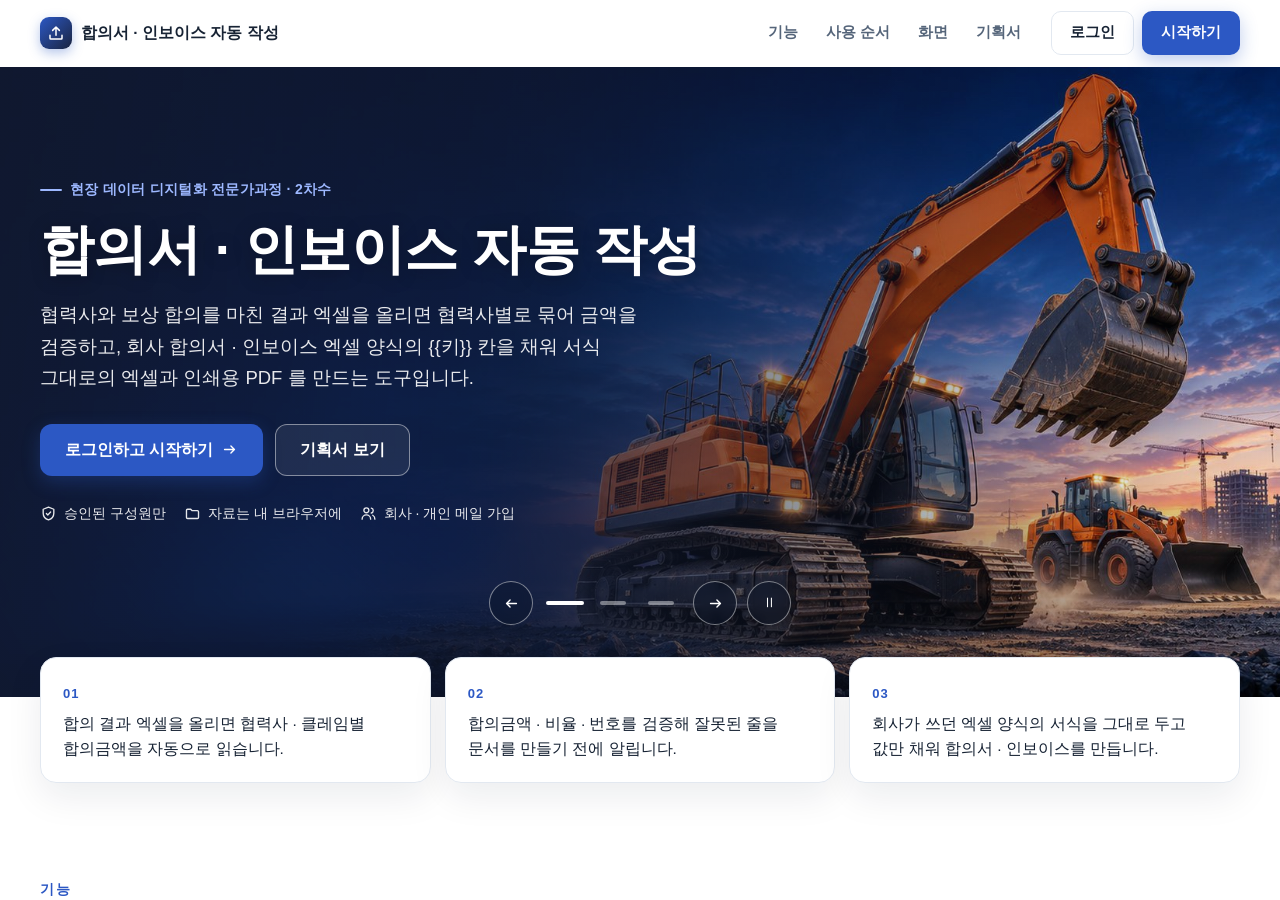
==== commit ec57fe47: "개발 자료 전체 공개 — 개발일지 · 기획서 원문 · 시험 · SQL · 스크립트 · README (수강생 내려받기용) Co-Authored-By: Claude Fable 5.2 " ====
--- a/index.html
+++ b/index.html
@@ -16,11 +16,11 @@
        v3: location.reload() 대신 질의 붙은 주소로 — reload 가 Fastly 에 남은 옛 판을 다시 받아 멈추던 것(10-21 build-data 강의안).
        탭 전환·포커스로는 옮기지 않는다(입력 유실). ETag 는 Cloudflare 가 지워서 쓸 수 없다. 원본: dreamit-1000/scripts/fresh-guard/guard.html -->
   <script>(function(){try{var L=location,P='_fg',h=window.history,q=L.search;if(/[?&]_fg=/.test(q)&&h&&h.replaceState){q=q.replace(/([?&])_fg=[^&]*&?/,'$1').replace(/[?&]$/,'');h.replaceState(h.state,'',L.pathname+q+L.hash);}var d=Date.parse(document.lastModified),u=L.pathname+L.search,k='__fresh_guard',t=0;if(!d||!window.fetch||!window.sessionStorage)return;var g=function(s,v){return s+(s.indexOf('?')<0?'?':'&')+P+'='+v;};var c=function(){var n=Date.now();if(n-t<15000)return;t=n;fetch(g(u,n),{method:'HEAD',cache:'no-store'}).then(function(r){var lm=r.headers.get('last-modified'),f=lm&&Date.parse(lm);if(!f||f<=d+1000)return;if(sessionStorage.getItem(k)===lm)return;sessionStorage.setItem(k,lm);L.replace(g(L.pathname+L.search,f)+L.hash);})['catch'](function(){});};c();var p=h&&h.pushState;if(p)h.pushState=function(){var x=p.apply(this,arguments);c();return x;};addEventListener('hashchange',c);addEventListener('popstate',c);}catch(e){}})();</script>
-  <link rel="stylesheet" href="css/style.css?v=2026-11-11.3">
+  <link rel="stylesheet" href="css/style.css?v=2026-11-11.4">
   <!-- auth-kit: 로그인 전에는 도구 화면을 감춘다(js/auth.js 가 판정 뒤 푼다) -->
   <script>document.documentElement.classList.add('auth-lock')</script>
-  <link rel="stylesheet" href="css/auth.css?v=2026-11-11.3">
-  <link rel="stylesheet" href="css/board.css?v=2026-11-11.3">
+  <link rel="stylesheet" href="css/auth.css?v=2026-11-11.4">
+  <link rel="stylesheet" href="css/board.css?v=2026-11-11.4">
   <!-- /auth-kit -->
 </head>
 <body>
@@ -53,18 +53,18 @@
   <div id="toast" class="toast" role="status" aria-live="polite" hidden></div>
 
   <!-- 로컬 파일(file://)로 열어도 돌도록 module 이 아닌 일반 스크립트로 불러옵니다 -->
-  <script src="vendor/xlsx.full.min.js?v=2026-11-11.3"></script>
-  <script src="js/logic.js?v=2026-11-11.3"></script>
-  <script src="js/xlsx-template.js?v=2026-11-11.3"></script>
-  <script src="js/builtin-templates.js?v=2026-11-11.3"></script>
-  <script src="js/sample-data.js?v=2026-11-11.3"></script>
-  <script src="js/store.js?v=2026-11-11.3"></script>
-  <script src="js/app.js?v=2026-11-11.3"></script>
+  <script src="vendor/xlsx.full.min.js?v=2026-11-11.4"></script>
+  <script src="js/logic.js?v=2026-11-11.4"></script>
+  <script src="js/xlsx-template.js?v=2026-11-11.4"></script>
+  <script src="js/builtin-templates.js?v=2026-11-11.4"></script>
+  <script src="js/sample-data.js?v=2026-11-11.4"></script>
+  <script src="js/store.js?v=2026-11-11.4"></script>
+  <script src="js/app.js?v=2026-11-11.4"></script>
   <!-- auth-kit: 로그인 · 사용 신청 · 승인(정본 data10-00/kit/auth) -->
-  <script src="vendor/supabase.js?v=2026-11-11.3"></script>
-  <script src="js/auth-config.js?v=2026-11-11.3"></script>
-  <script src="js/board.js?v=2026-11-11.3"></script>
-  <script src="js/auth.js?v=2026-11-11.3"></script>
+  <script src="vendor/supabase.js?v=2026-11-11.4"></script>
+  <script src="js/auth-config.js?v=2026-11-11.4"></script>
+  <script src="js/board.js?v=2026-11-11.4"></script>
+  <script src="js/auth.js?v=2026-11-11.4"></script>
   <!-- /auth-kit -->
 </body>
 </html>
--- a/css/auth.css
+++ b/css/auth.css
@@ -510,7 +510,7 @@
 .hp-slide { background: var(--ag-navy-2); }
 .hp-slide::after { display: none; }
 .hp-sl-track { position: absolute; inset: 0; display: flex; transition: transform .9s cubic-bezier(.22, .7, .2, 1); will-change: transform; }
-.hp-sl { flex: 0 0 100%; background: center / cover no-repeat; }
+.hp-sl { flex: 0 0 100%; background: 78% center / cover no-repeat; }   /* 왼쪽에 제목이 놓이므로 사진의 오른쪽(주제)을 살린다 */
 .hp-slide::before { content: ''; position: absolute; inset: 0; z-index: 1; pointer-events: none;
   background: linear-gradient(95deg, color-mix(in srgb, var(--ag-navy-2) 92%, transparent) 0%, color-mix(in srgb, var(--ag-navy-2) 74%, transparent) 42%, color-mix(in srgb, var(--ag-navy-2) 22%, transparent) 78%, transparent 100%),
               linear-gradient(0deg, rgba(0, 0, 0, .34) 0%, transparent 34%); }
